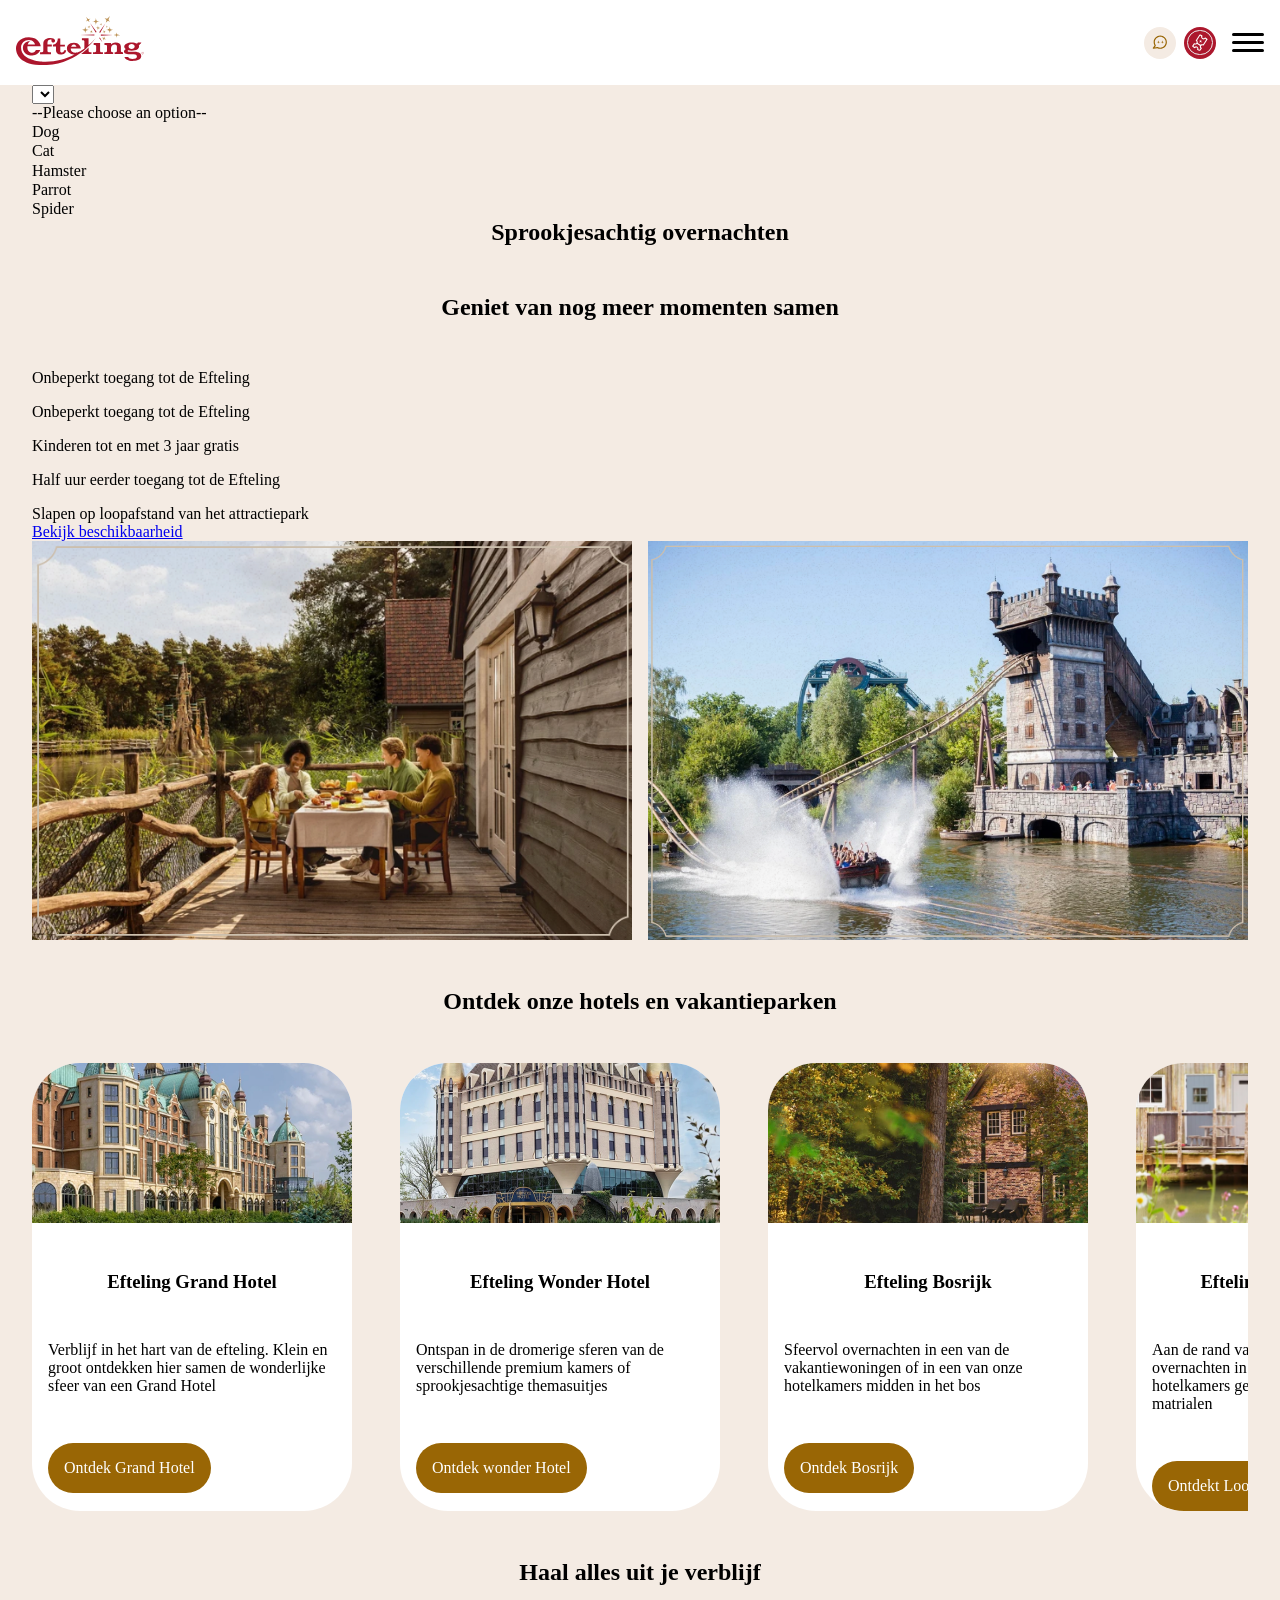
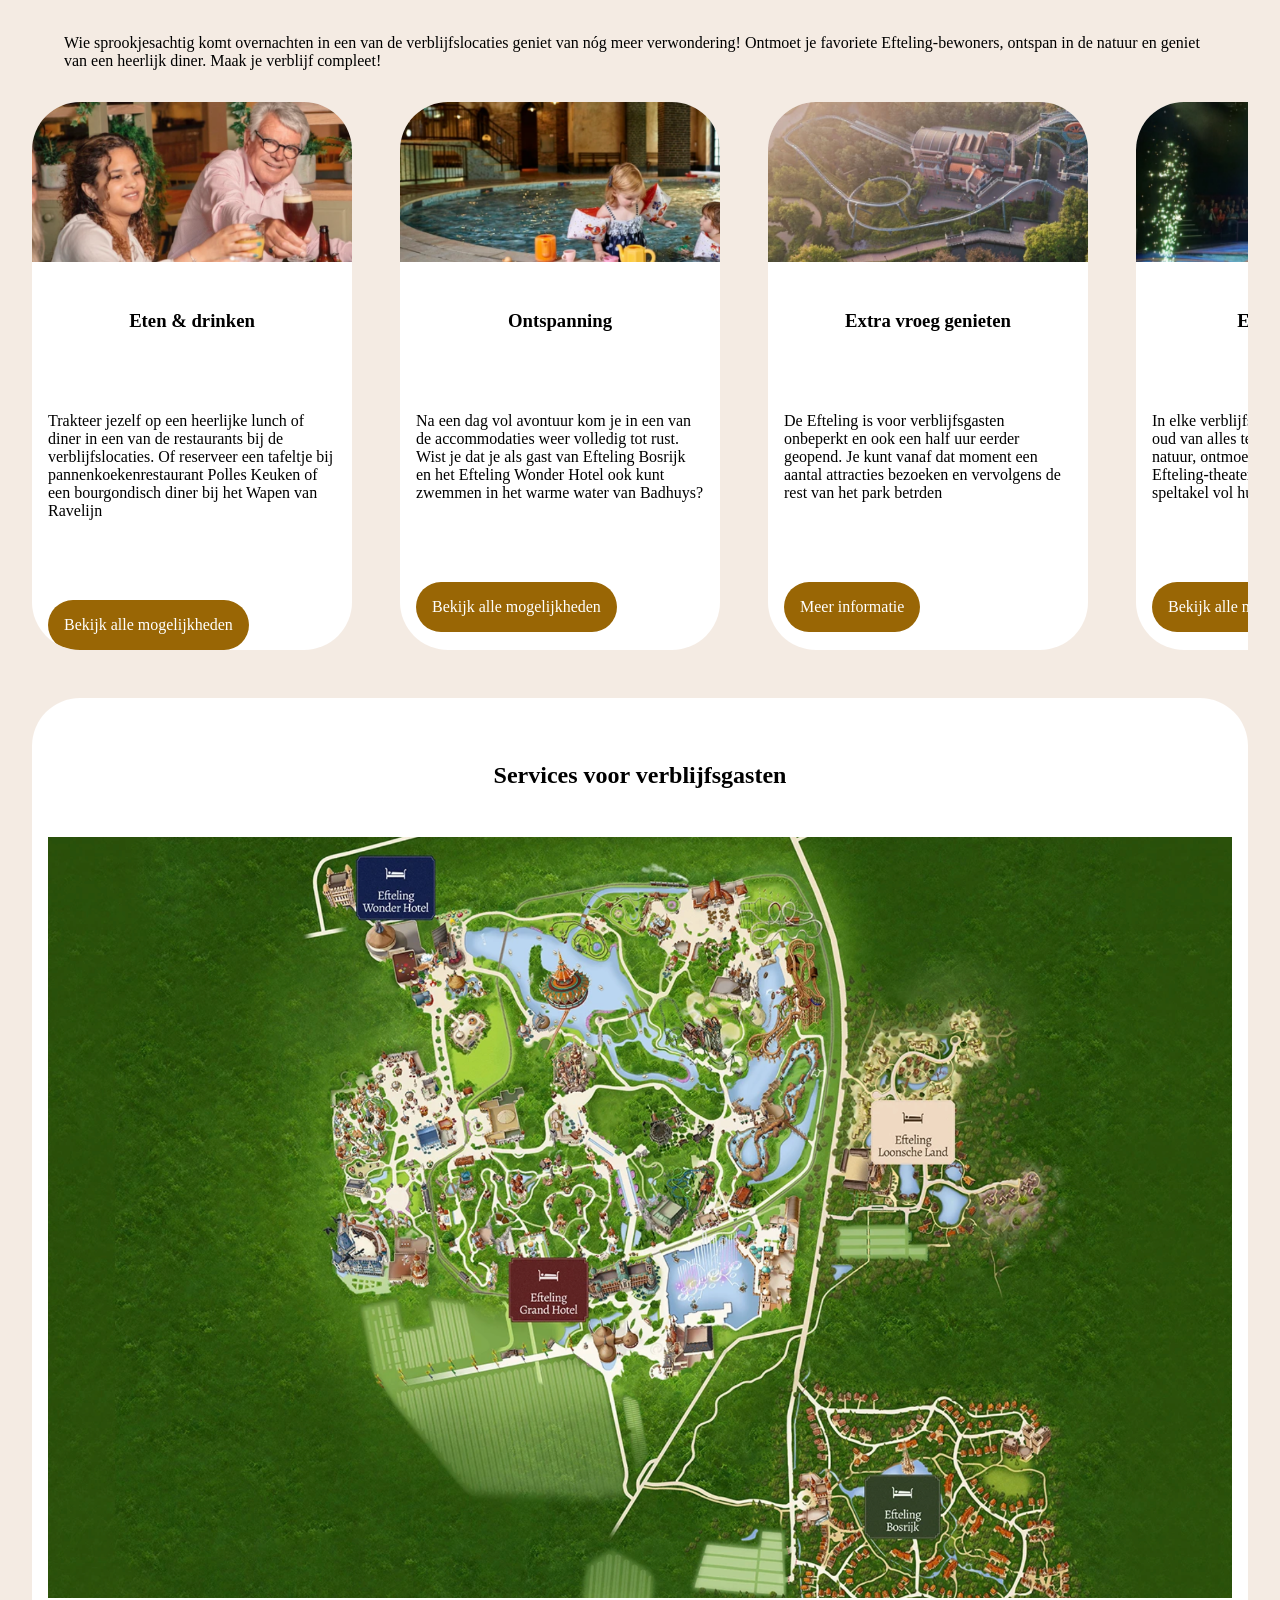
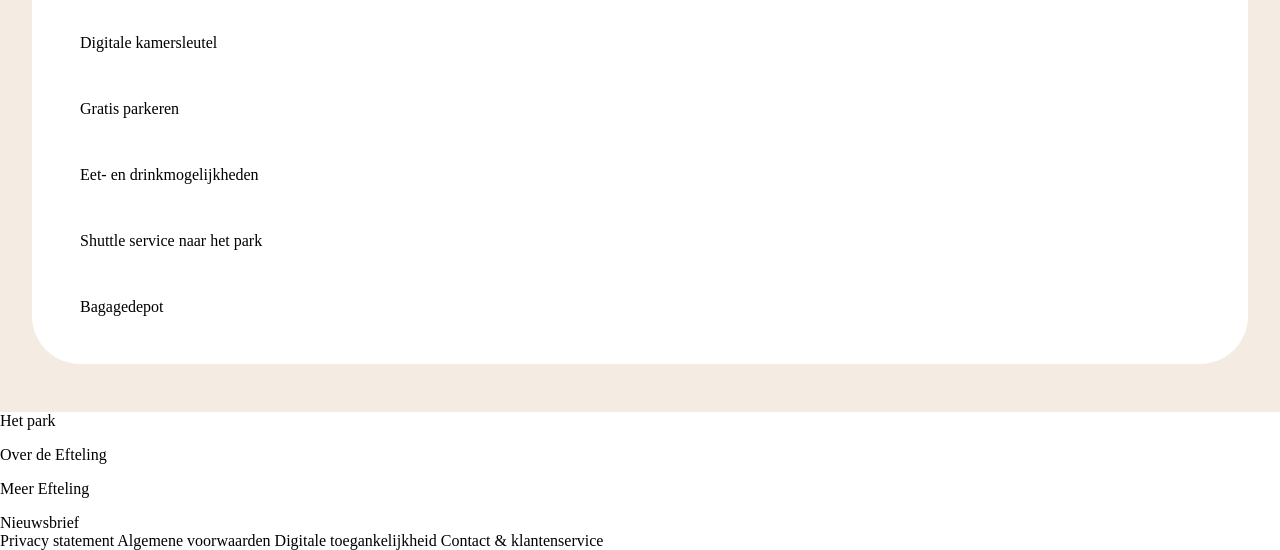
==== index.html @ 404449e9 "update javascript" ====
<!DOCTYPE html>
<html lang="nl">
  <head>
    <meta charset="UTF-8" />
    <meta name="author" content="Zoe Ros" />
    <meta name="viewport" content="width=device-width, initial-scale=1" />
    <title>Attractiepark Efteling - Bezoek een Wereld vol Wonderen</title>
    <link rel="shortcut icon" href="./images/favicon.png" type="image/x-icon" />
    <link href="styles/style.css" rel="stylesheet" />
  </head>

  <body>
    <header>
      <nav>
        <a href="./">
          <svg
            class="NavigationMobile_logo__nAhSs"
            xmlns="http://www.w3.org/2000/svg"
            viewBox="0 0 808.1 310.1"
            aria-label="Efteling Logo"
          >
            <path
              d="M800.3 225c4.4 0 7.9 3.5 7.9 7.9s-3.5 7.9-7.9 7.9-7.9-3.5-7.9-7.9c0-4.3 3.5-7.9 7.9-7.9zm0 14.9c3.9 0 6.8-3.1 6.8-7 0-3.8-3-6.9-6.8-6.9-3.9 0-6.8 3.1-6.8 7-.1 3.8 2.9 6.9 6.8 6.9zm.1-6.5h-2v4.2h-1.1v-9.4h3.6c2.1 0 3.1.9 3.1 2.6 0 1.6-1.1 2.4-2.4 2.6l2.8 4.2h-1.3l-2.7-4.2zm-2-.9h2.3c1.2 0 2.2-.3 2.2-1.7 0-1.3-1.1-1.7-2.2-1.7h-2.3v3.4z"
              fill="#ac1f2d"
            ></path>
            <path
              d="M465.7 228.3h11v12h-65.3c16.1-11.6 28.8-23 47-40.9v21.3c-.1 4.2 3.5 7.6 7.3 7.6zm-314.2 12.6h69.3v-12.1h-14.5c-4.4 0-7.6-3.5-7.6-7.7v-28.4h27.4v-12h-27.4v-12.4c0-16.1 13.1-19.6 18.2-19.6 3.8 0 6.5 1 8 1.9-1 1.7-1.5 3.7-1.5 5.8 0 6.4 5.2 11.6 11.6 11.6 6.4 0 11.6-5.2 11.6-11.6 0-2.5-.8-4.7-2.1-6.6-2.9-5.3-11.3-11-28-11-21.4 0-44.5 9.5-44.2 36.3v46.1c0 2.7-2.3 7.6-7.7 7.6h-12.9v12.1zm81.7-47.9h19.3v26.8c0 11.6 10 23.9 28.6 23.9 20.1 0 35.3-11.3 35.3-26.3V216h-12.2l-.2 1.2c-.1.5-1.9 13-15.8 13-5.2 0-8.6-4.2-8.6-8.1V193c2.4 0 29.1.1 29.1.1V181h-29.1v-38.7h-3.3l-12.4-.1c-1.7 30.4-17.9 38.3-30.8 38.9V193zm557.7 61.5c-.5 26.2-41.5 29.7-57.4 29.3-21.8-.6-47.9-10.2-48.4-25.2h23.8c2.2 9 15.4 12.2 25.5 12.2 17.1 0 29-3.7 29-15.6 0-9-7.8-13.7-19.3-13.7-9.6-.1-27.5 0-35.4 0-22.4 0-27.1-10.6-27.1-18.3 0-10.3 11.7-14 11.7-14-6.2-3.9-10-10.1-10-16.2 0-14.5 21-26.3 47-26.3 12.8 0 24.3 2.9 32.8 7.5 0 0 .2.1.5.3 4.1-2.5 6.7-6.4 6.7-6.4h21.3s-3.9 9.9-16.2 17.8c1.1 2.1 1.8 4.5 1.8 7 0 14.5-15.7 26.3-47 26.3-7.7 0-15-1.1-21.5-2.9-5.3 1.5-5.2 9 2 9.2 8.7.2 20 .3 34.2.3 38.8-.1 46.3 15.3 46 28.7zm-80.2-61.8c0 8.5 8.6 15.4 19.3 15.4 10.6 0 19.3-6.9 19.3-15.4s-8.7-15.4-19.3-15.4c-10.6 0-19.3 6.9-19.3 15.4zM175.8 310C11 311.8.1 227.8 0 203.2c-.1-24.3 17.9-69.7 81.6-69.7 66 0 75.1 55.6 75 57.3H72.5c-4.3 30.2 13.8 41.8 28.9 41.8 11.2 0 20.8-8 24.1-17.3h27.9c-6.9 18.8-26.1 34.4-50.7 34.4-41.6 0-60.4-25.8-59.1-50.8 1.8-35.3 35.7-41.7 45.8-39.4-11.1 6-14.4 16.1-15.3 19.7h45.4c-.5-4.9-8.3-27.7-38.7-27.7-27.5 0-48.5 20-48.9 46.6-1.5 91.5 147.5 90.7 143.3 90.8 75.8 2 140.1-18.1 191.3-44.1l3.5-1.6c-3.5 1.6-48.5-2.6-48.5-37.6 0-17.1 9.8-37 44.3-37 38.7 0 43.3 34.4 43.3 34.8l.2 1.5h-63.4c0 .4-.1.9-.1 1.3 0 17.8 14.1 23.5 26.2 25.2 0 0 16 1.9 30.1-6.6 4.7-2.8 28.4-19.5 29.6-20.3V160c0-3.5-2.8-7.6-7.6-7.6h-7.9v-11.7H458l.1 43.1c29.3-25.3 45.1-45.5 45.1-45.5S393.2 307.8 175.8 310zm172.3-116.3h33.6c-1.2-3.8-5.5-14.3-16.2-14.3-12.3 0-16.2 10.5-17.4 14.3zm314.1 26.9v-27.7c0-14.8-13.1-25.1-33.1-25.1-15.6 0-24.9 7.5-29.1 11.5-.1-3.2-.4-8.8-.4-8.8h-41.1v12.3h8.6c4.5 0 7.6 3.6 7.6 7.6v30.3c0 3.7-3.2 7.6-7.6 7.6h-9.5v11.9h56v-12h-6.1c-4.2 0-7.6-3.5-7.6-7.6v-17.3c0-12.6 10.4-22.9 23.3-22.9 12.1 0 13.9 9.3 14 10.5v29.9c0 3.8-3.2 7.4-7.6 7.4h-6.9v12h53.1v-11.9h-5.7c-4.6 0-7.9-3.4-7.9-7.7zm-131.3-.1v-49.9h-40.6l.1 12.1h7.8c4.7 0 7.7 3.9 7.7 7.6v30.3c0 4-3.5 7.6-7.3 7.6h-12.8v12h63.1v-12h-10.6c-2.8 0-7.4-2.3-7.4-7.7zm-1-85.5c-1.5 1.5-3.2 2.7-5 3.7l20.5 27.3-15.5-31zm-62.5-91.3l35.6 60.5c1.9-1.5 4.1-2.6 6.5-3.3l-42.1-57.2zm68 80.7l76.1-3.9-76-3.4c.2 1.1.3 2.3.3 3.5 0 1.3-.1 2.5-.4 3.8zm-40.3-7.2l-90.3 3.2 90.2 3.3c-.2-1-.3-2-.3-3.1.2-1.2.3-2.3.4-3.4zm35.7-10.1L564 47l-39 55.5c2.2 1.2 4.1 2.7 5.8 4.6z"
              fill="#ac162c"
            ></path>
            <path
              d="M615.4 120.5l14.1-3.1c1.8-.5 2.3-2 3.7-6.7l1.7-7.3 1.5 7.4c1.2 4.8 4 6.3 5.7 6.8l16.1 3.2-16.2 2.7c-1.8.4-4.6 1.8-5.9 6.6l-1.7 7.2-1.5-7.3c-1.2-4.9-1.7-6.2-3.4-6.7l-14.1-2.8zM440.7 34.4l7.1-2.5c4.8-1.5 6.3-1.9 7.6-.7l9.1 8.6-4.1-11.8c-.5-1.8.4-2.9 3.8-6.5l5.2-5.3-7 2.5c-4.8 1.5-7.5-.1-8.8-1.4l-11.1-12 6.2 15.2c.5 1.8.8 4.9-2.6 8.6l-5.4 5.3zm130.1-5.8l-4 14 10.1-10c1.7-1.6 4.1-1.9 9.3.4l8.7 3.2-6.5-6.6c-4.2-4.6-3.7-8.5-3-10.7L593.3 0l-14 14.9c-1.7 1.6-5.1 3.5-11 1.6l-8.8-3.3 6.6 6.7c3.7 3.7 5.3 5.7 4.7 8.7zM437.5 65.2c-2 19.4-3.6 21-22.9 22.9 19.4 2 21 3.6 22.9 23 2-19.4 3.6-21 23-23-19.4-2-21-3.6-23-22.9zm154.4 0c-2 19.4-3.6 21-22.9 22.9 19.4 2 21 3.6 22.9 23 2-19.4 3.6-21 23-23-19.4-2-21-3.6-23-22.9zm-87.4-54.8c-2.1 20.3-3.8 22-24.1 24.1 20.3 2.1 22 3.8 24.1 24.1 2.1-20.3 3.8-22 24.1-24.1-20.3-2.1-22-3.8-24.1-24.1zm57.4 117.7c-6.9 11.3-8.3 11.8-20.8 7.4 11.3 6.9 11.8 8.3 7.4 20.8 6.9-11.3 8.3-11.8 20.8-7.4-11.3-6.9-11.8-8.3-7.4-20.8zm-80.2-41.4c-5.8 9.9-7.1 10.4-17.9 6.7 9.9 5.8 10.4 7.1 6.7 17.9 5.8-9.9 7.1-10.4 17.9-6.7-9.9-5.8-10.4-7-6.7-17.9zm63.1 17.9c10.9-3.7 12.1-3.2 18 6.7-3.7-10.9-3.2-12.1 6.7-17.9-10.9 3.7-12.1 3.2-17.9-6.7 3.5 10.9 3.1 12.1-6.8 17.9zm3.4-51.8c-9.2-1-9.9-1.7-10.8-10.9-1 9.2-1.7 9.9-10.9 10.8 9.2 1 9.9 1.7 10.8 10.9 1-9.2 1.7-9.9 10.9-10.8zm35.5 15.5c-8.4-.9-9.1-1.6-9.9-10-.9 8.4-1.6 9.1-10 9.9 8.4.9 9.1 1.6 9.9 10 .9-8.4 1.6-9.1 10-9.9zm-111.5.9c-9.2-1-9.9-1.7-10.8-10.9-1 9.2-1.7 9.9-10.9 10.8 9.2 1 9.9 1.7 10.8 10.9 1-9.2 1.7-9.9 10.9-10.8zm45.2-9.9c-1.4 13.1-2.5 14.2-15.7 15.5 13.1 1.4 14.2 2.5 15.5 15.7 1.4-13.2 2.5-14.2 15.7-15.5-13.2-1.4-14.2-2.5-15.5-15.7z"
              fill="#be955b"
            ></path>
          </svg>
        </a>
        <ul>
          <li>
            <button>
              <svg
                xmlns="http://www.w3.org/2000/svg"
                viewBox="0 0 24 24"
                role="presentation"
                fill="currentColor"
                data-testid="icon-chat"
                class="Icon_icon__Mvz3W Icon_iconSizeM__lfCds"
              >
                <path
                  d="M10.34 8.75c-.22 1.96-.38 2.12-2.34 2.31 1.96.21 2.12.37 2.3 2.34.22-1.96.38-2.12 2.34-2.31-1.96-.21-2.12-.37-2.3-2.34m4.92.04c-.22 1.96-.38 2.12-2.34 2.31 1.96.21 2.12.37 2.3 2.34.22-1.96.38-2.12 2.34-2.31-1.96-.21-2.12-.37-2.3-2.34"
                ></path>
                <path
                  d="M12.56 3C8.01 3 4.3 6.71 4.3 11.27c0 1.46.38 2.88 1.11 4.13l-2.25 2.92c-.19.25-.21.58-.05.85.14.23.38.36.64.36.04 0 .09 0 .13-.01l4.93-.89c1.16.59 2.45.9 3.75.9 4.56 0 8.27-3.71 8.27-8.27S17.12 3 12.56 3m0 15.03c-1.14 0-2.27-.29-3.27-.84a.8.8 0 0 0-.36-.09c-.04 0-.09 0-.13.01l-3.27.59 1.38-1.8c.2-.25.21-.61.03-.87a6.73 6.73 0 0 1-1.14-3.76c0-3.73 3.04-6.77 6.77-6.77s6.77 3.04 6.77 6.77-3.04 6.77-6.77 6.77z"
                ></path>
              </svg>
            </button>
          </li>
          <li>
            <button>
              <svg
                xmlns="http://www.w3.org/2000/svg"
                viewBox="0 0 24 24"
                focusable="false"
                role="presentation"
                fill="currentColor"
                data-testid="icon-ticket"
                class="Icon_icon__Mvz3W Icon_iconSizeM__lfCds"
              >
                <path
                  fill-rule="evenodd"
                  d="m19.785 4.653 2.66 1.7.01-.02c.35.23.45.69.23 1.04l-5.19 8.12c-.22.35-.68.46-1.02.24a1.86 1.86 0 0 0-2.59.56c-.27.42-.36.91-.25 1.4.1.49.39.9.81 1.17a.75.75 0 0 1 .23 1.04l-2.38 3.72a.75.75 0 0 1-.47.33c-.05.02-.11.02-.16.02-.14 0-.28-.04-.4-.12l-2.67-1.71a.746.746 0 0 1-.27-.96c.35-.72.3-1.6-.24-2.18-.83-.89-2.21-.75-2.88.19-.23.31-.67.37-.99.16l-2.67-1.71a.76.76 0 0 1-.23-1.04l2.38-3.7c.22-.35.68-.46 1.02-.24a1.86 1.86 0 0 0 2.59-.56c.27-.42.36-.91.25-1.4s-.4-.91-.83-1.18a.75.75 0 0 1-.21-1.03l5.19-8.12a.74.74 0 0 1 1.03-.23l2.66 1.71c.34.22.46.68.24 1.02-.57.86-.32 2.02.55 2.58.42.27.91.36 1.4.25s.9-.4 1.17-.82a.74.74 0 0 1 1.03-.23m-9.29 16.93.08.05h-.01c.47.3 1.1.16 1.4-.31l.68-1.06c.22-.33.23-.75 0-1.09s-.4-.73-.49-1.15q-.12-.54-.06-1.08c.05-.5-.15-.98-.57-1.25l-2.71-1.73c-.42-.28-.94-.26-1.37 0-.3.18-.64.32-1 .4-.42.09-.84.11-1.25.04a1 1 0 0 0-.99.45l-.68 1.07c-.3.47-.16 1.1.31 1.4l.08.05c.33.21.73.22 1.06.02a3.37 3.37 0 0 1 3.54.04c1.1.7 1.66 1.96 1.52 3.2-.04.38.14.75.46.95m5.48-7.6c.39.06.78-.12.99-.45v-.01l3.49-5.46c.3-.47.16-1.1-.31-1.4a.96.96 0 0 0-1.09 0 3.37 3.37 0 0 1-3.68.04 3.35 3.35 0 0 1-1.51-3.35c.06-.39-.12-.78-.45-1-.47-.3-1.1-.16-1.4.31l-3.49 5.46c-.22.33-.23.75 0 1.09s.4.73.49 1.15q.12.54.06 1.08c-.05.5.15.98.57 1.25l2.71 1.73c.42.28.94.26 1.37 0 .3-.18.64-.32 1-.4.42-.09.84-.11 1.25-.04M10.5 8.381c2.246 1.154 2.531 1.092 4.12-.881-1.155 2.246-1.093 2.543.88 4.12-2.246-1.155-2.531-1.093-4.12.88 1.155-2.246 1.093-2.543-.88-4.12"
                  clip-rule="evenodd"
                ></path>
              </svg>
            </button>
          </li>
        </ul>
        <!-- Hamburger button -->
        <button>
          <!-- Streepjes voor de hamburgermenu -->
          <span> </span>
          <span> </span>
          <span> </span>
        </button>
      </nav>
    </header>
    <main>
      <label for="kies-datum"></label>
      <select name="kies-datum" id="datum"></select>
      <option value="">--Please choose an option--</option>
      <option value="dog">Dog</option>
      <option value="cat">Cat</option>
      <option value="hamster">Hamster</option>
      <option value="parrot">Parrot</option>
      <option value="spider">Spider</option>

      <section>
        <h1>Sprookjesachtig overnachten</h1>
        <h2>Geniet van nog meer momenten samen</h2>
        <ul>
          <li>Onbeperkt toegang tot de Efteling</li>
          <li>Onbeperkt toegang tot de Efteling</li>
          <li>Kinderen tot en met 3 jaar gratis</li>
          <li>Half uur eerder toegang tot de Efteling</li>
          <li>Slapen op loopafstand van het attractiepark</li>
        </ul>
        <a href="https://example.com">Bekijk beschikbaarheid</a>

        <figure>
          <img
            src="images/efteling-bosrijk.png"
            alt="4 Mensen die bij een houte huis zitten en samen aan het eten zijn aan een tafel aan het water"
          />
          <img
            src="images/vliegende-holander.png"
            alt="Vliegende holander achtbaan in een boot die in het water te recht komt"
          />
        </figure>
      </section>

      <section>
        <h2>Ontdek onze hotels en vakantieparken</h2>
        <ul>
          <li>
            <img src="images/efteling-hotel2.png" alt="" />
            <h3>Efteling Grand Hotel</h3>
            <p>
              Verblijf in het hart van de efteling. Klein en groot ontdekken
              hier samen de wonderlijke sfeer van een Grand Hotel
            </p>
            <a href="https://example.com">Ontdek Grand Hotel</a>
          </li>

          <li>
            <img src="images/efteling-hotel.png" alt="" />
            <h3>Efteling Wonder Hotel</h3>
            <p>
              Ontspan in de dromerige sferen van de verschillende premium kamers
              of sprookjesachtige themasuitjes
            </p>
            <a href="https://example.com">Ontdek wonder Hotel</a>
          </li>
          <li>
            <img src="images/efteling-steenhuis.png" alt="" />
            <h3>Efteling Bosrijk</h3>
            <p>
              Sfeervol overnachten in een van de vakantiewoningen of in een van
              onze hotelkamers midden in het bos
            </p>
            <a href="https://example.com">Ontdek Bosrijk</a>
          </li>
          <li>
            <img src="images/houten-blokhut.png" alt="" />
            <h3>Efteling Loonsche Land</h3>
            <p>
              Aan de rand van het natuurgebied overnachten in knusse
              vakantiewoning en hotelkamers gemaakt van natuurlijke matrialen
            </p>
            <a href="https://example.com">Ontdekt Loonsche Land</a>
          </li>
        </ul>
      </section>

      <section>
        <h2>Haal alles uit je verblijf</h2>

        <p>
          Wie sprookjesachtig komt overnachten in een van de verblijfslocaties
          geniet van nóg meer verwondering! Ontmoet je favoriete
          Efteling-bewoners, ontspan in de natuur en geniet van een heerlijk
          diner. Maak je verblijf compleet!
        </p>
        <ul>
          <li>
            <img src="images/efteling-etenendrinken.png" alt="" />
            <h3>Eten & drinken</h3>
            <p>
              Trakteer jezelf op een heerlijke lunch of diner in een van de
              restaurants bij de verblijfslocaties. Of reserveer een tafeltje
              bij pannenkoekenrestaurant Polles Keuken of een bourgondisch diner
              bij het Wapen van Ravelijn
            </p>
            <a href="https://example.com">Bekijk alle mogelijkheden</a>
          </li>

          <li>
            <img src="images/efteling-zwembad.png" alt="" />
            <h3>Ontspanning</h3>
            <p>
              Na een dag vol avontuur kom je in een van de accommodaties weer
              volledig tot rust. Wist je dat je als gast van Efteling Bosrijk en
              het Efteling Wonder Hotel ook kunt zwemmen in het warme water van
              Badhuys?
            </p>
            <a href="https://example.com">Bekijk alle mogelijkheden</a>
          </li>

          <li>
            <img src="images/Efteling-vroeggenieten.png" alt="" />
            <h3>Extra vroeg genieten</h3>
            <p>
              De Efteling is voor verblijfsgasten onbeperkt en ook een half uur
              eerder geopend. Je kunt vanaf dat moment een aantal attracties
              bezoeken en vervolgens de rest van het park betrden
            </p>
            <a href="https://example.com">Meer informatie</a>
          </li>

          <li>
            <img src="images/efteling-show.png" alt="" />
            <h3>Entertainment</h3>
            <p>
              In elke verblijfslocatie is er voor jonge en oud van alles te
              doen. Ga buiten spelen in de natuur, ontmoet Klaas Vaak of bezoek
              de Efteling-theatershow CARO, een visueel speltakel vol humor,
              muziek en acrobatiek!
            </p>
            <a href="https://example.com">Bekijk alle mogelijkheden</a>
          </li>
        </ul>
      </section>

      <section>
        <h2>Services voor verblijfsgasten</h2>
        <img src="images/efteling-kaart.png" alt="" />
        <ul>
          <li>Digitale kamersleutel</li>
          <li>Gratis parkeren</li>
          <li>Eet- en drinkmogelijkheden</li>
          <li>Shuttle service naar het park</li>
          <li>Bagagedepot</li>
        </ul>
      </section>
    </main>
    <footer>
      <section>
        <ul>
          <li><a>Het park</a></li>
          <li><a>Over de Efteling</a></li>
          <li><a>Meer Efteling</a></li>
          <li><a>Nieuwsbrief</a></li>
        </ul>
      </section>

      <section>
        <a>Privacy statement</a>
        <a>Algemene voorwaarden</a>
        <a>Digitale toegankelijkheid</a>
        <a>Contact & klantenservice</a>
      </section>
    </footer>

    <script src="scripts/script.js"></script>
  </body>
</html>
---- styles/style.css ----
/**************/
/* CSS REMEDY */
/**************/
*,
*::after,
*::before {
  box-sizing: border-box;
  margin: 0;
  padding: 0;
}
main {
  padding-left: 2rem;
  padding-right: 2rem;
}
h1 {
	text-align: center;
}
h2 {
  margin: 3rem;
  text-align: center;
}
h3{
	text-align: center;
}
section:nth-of-type(1) figure {
display: grid;
grid-template-columns: 1fr 1fr;
gap: 1rem;
}
section:nth-of-type(1) figure img {
  display: block;
}
section:nth-of-type(1) ul {
	display: flex;
	flex-direction: column;
	gap: 1rem;
}
section:nth-of-type(1) ul li{
	/* margin: 1rem; */
}

section:nth-of-type(2) li {
  display: flex;
  flex-direction: column;
  gap: 3rem;
  background: white;
  border-radius: 3rem;
  overflow: hidden;
}

section:nth-of-type(2) li h3 {
  margin-left: 1rem;
  margin-right: 1rem;
}

section:nth-of-type(2) li p {
  margin-left: 1rem;
  margin-right: 1rem;
}

section:nth-of-type(2) li a {
  background-color: #996605;
  border-radius: 8rem;
  padding: 1rem;
  text-decoration: none;
  color: white;
  width: max-content;
  margin-left: 1rem;
  margin-right: 1rem;
}

section:nth-of-type(2) ul {
	display: flex;
	overflow: scroll;
	gap: 3rem;
  }
  section:nth-of-type(2) ul li {
	width: 20rem;
	flex-shrink: 0;
  }
  
  section:nth-of-type(2) ul li img {
	height: 10rem;
	width: 100%;
	object-fit: cover;
  }

/* section:nth-of-type(2) li img {
border-radius: 3rem 3rem 0 0;
  } */

section:nth-of-type(3) p {
  margin: 2rem;
  
}
section:nth-of-type(3) li a {
	background-color: #996605;
	border-radius: 8rem;
	padding: 1rem;
	text-decoration: none;
	color: white;
	width: max-content;
	margin-left: 1rem;
	margin-right: 1rem;
  }
  section:nth-of-type(3) li p {
	margin-left: 1rem;
	margin-right: 1rem;
  }
  section:nth-of-type(3) li u{
	display: flex;
	flex-direction: column;
  }
  section:nth-of-type(3) li {
	display: flex;
	flex-direction: column;
	gap: 3rem;
	background: white;
	border-radius: 3rem;
	overflow: hidden;
  }
  
  section:nth-of-type(3) li h3 {
	margin-left: 1rem;
	margin-right: 1rem;
  }
  section:nth-of-type(3) ul {
	display: flex;
	overflow: scroll;
	gap: 3rem;
  }
  section:nth-of-type(3) ul li {
	width: 20rem;
	flex-shrink: 0;
  }
  
  section:nth-of-type(3) ul li img {
	height: 10rem;
	width: 100%;
	object-fit: cover;
  }
  section:nth-of-type(4) ul li  {
	margin: 1rem;
	padding: 1rem;
  }

  section:nth-of-type(4)  {
	background: white;
	padding: 1rem;
	border-radius: 3rem;
	margin-top: 3rem;
	margin-bottom: 3rem;
	
  }

 

  


/*********************/
/* CUSTOM PROPERTIES */
/*********************/
:root {
  /* startje */
  --color-text: #111;
  --color-background: #eee;
  --color-gold: #996605;
  --color-beige: #fcf5ed;
}

img {
  max-width: 100%;
}

li {
  list-style-type: none;
}

/****************/
/* JOUW STYLING */
/****************/

/* jouw code */

body {
  background-color: #f4ebe3;
}
footer {
  background-color: white;
}

header nav {
  display: flex;
  width: 100%;
  background-color: var(--color-background);
  align-items: center;
  padding: 1rem;
  background-color: white;
}
header nav a {
  width: 8rem;
  display: block;
}

header nav ul {
  display: flex;
  margin-left: auto;
  gap: 0.5rem;
}

header nav ul li button {
  width: 2rem;
  border: none;
  display: flex;
  align-items: center;
}
header nav ul li button {
  border-radius: 30px;
  padding: 0.2rem;
}

header nav ul li:nth-of-type(1) button {
  background-color: #f4ebe3;
}
header nav ul li:nth-of-type(2) button {
  background-color: #ac182d;
}
header nav ul li button svg {
  padding: 0.2rem;
  border-radius: 30px;
}
header nav ul li:nth-of-type(2) button svg {
  fill: white;
  border: solid 1px var(--color-background);
}
header nav ul li:nth-of-type(1) button svg {
  fill: var(--color-gold);
}
header nav > button {
  width: 2rem;
  aspect-ratio: 1/1;
  margin-left: 1rem;
  display: flex;
  flex-direction: column;
  justify-content: center;
  gap: 0.3rem;
  background-color: transparent;
  border: none;
}
header nav > button span {
  display: block;
  width: 100%;
  height: 0.2rem;
  background-color: black;
  border-radius: 1rem;
}



/* body[data-pagina="pagina-3"]{
	background-color: red;
} */
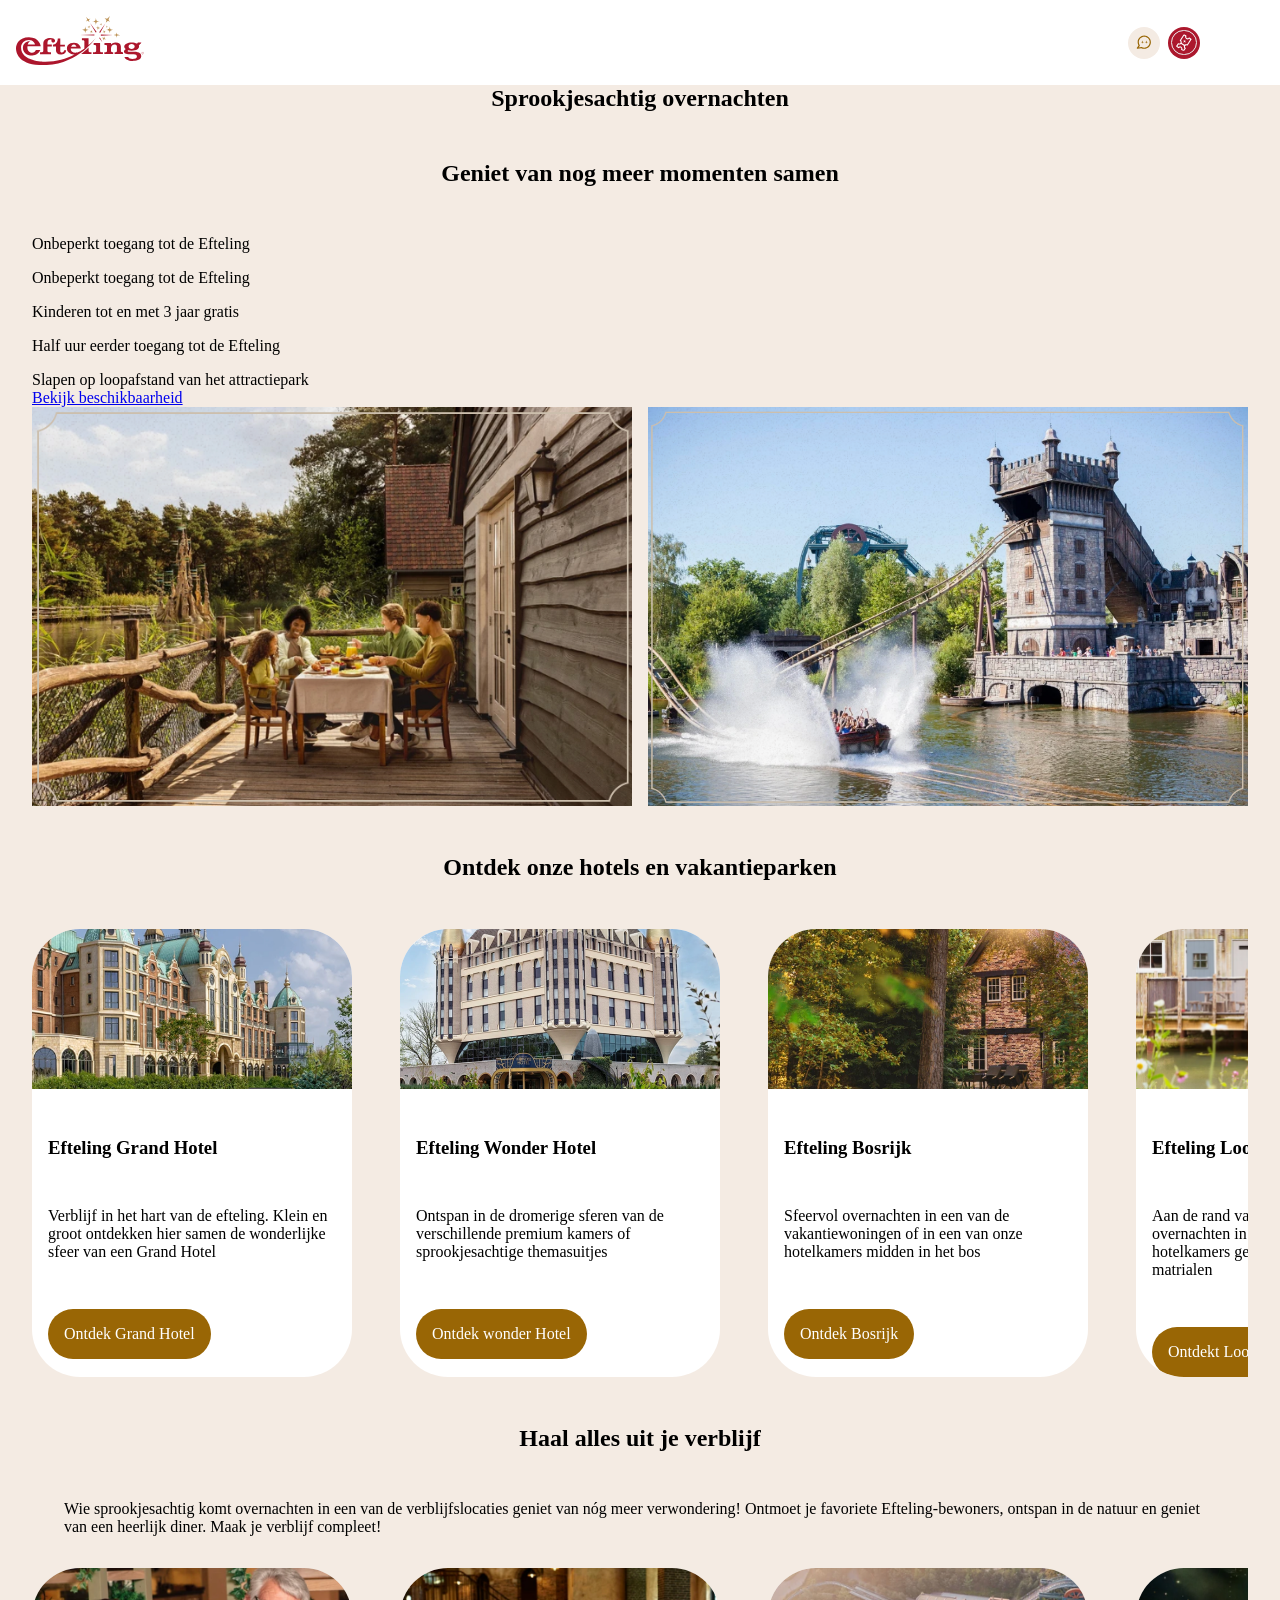
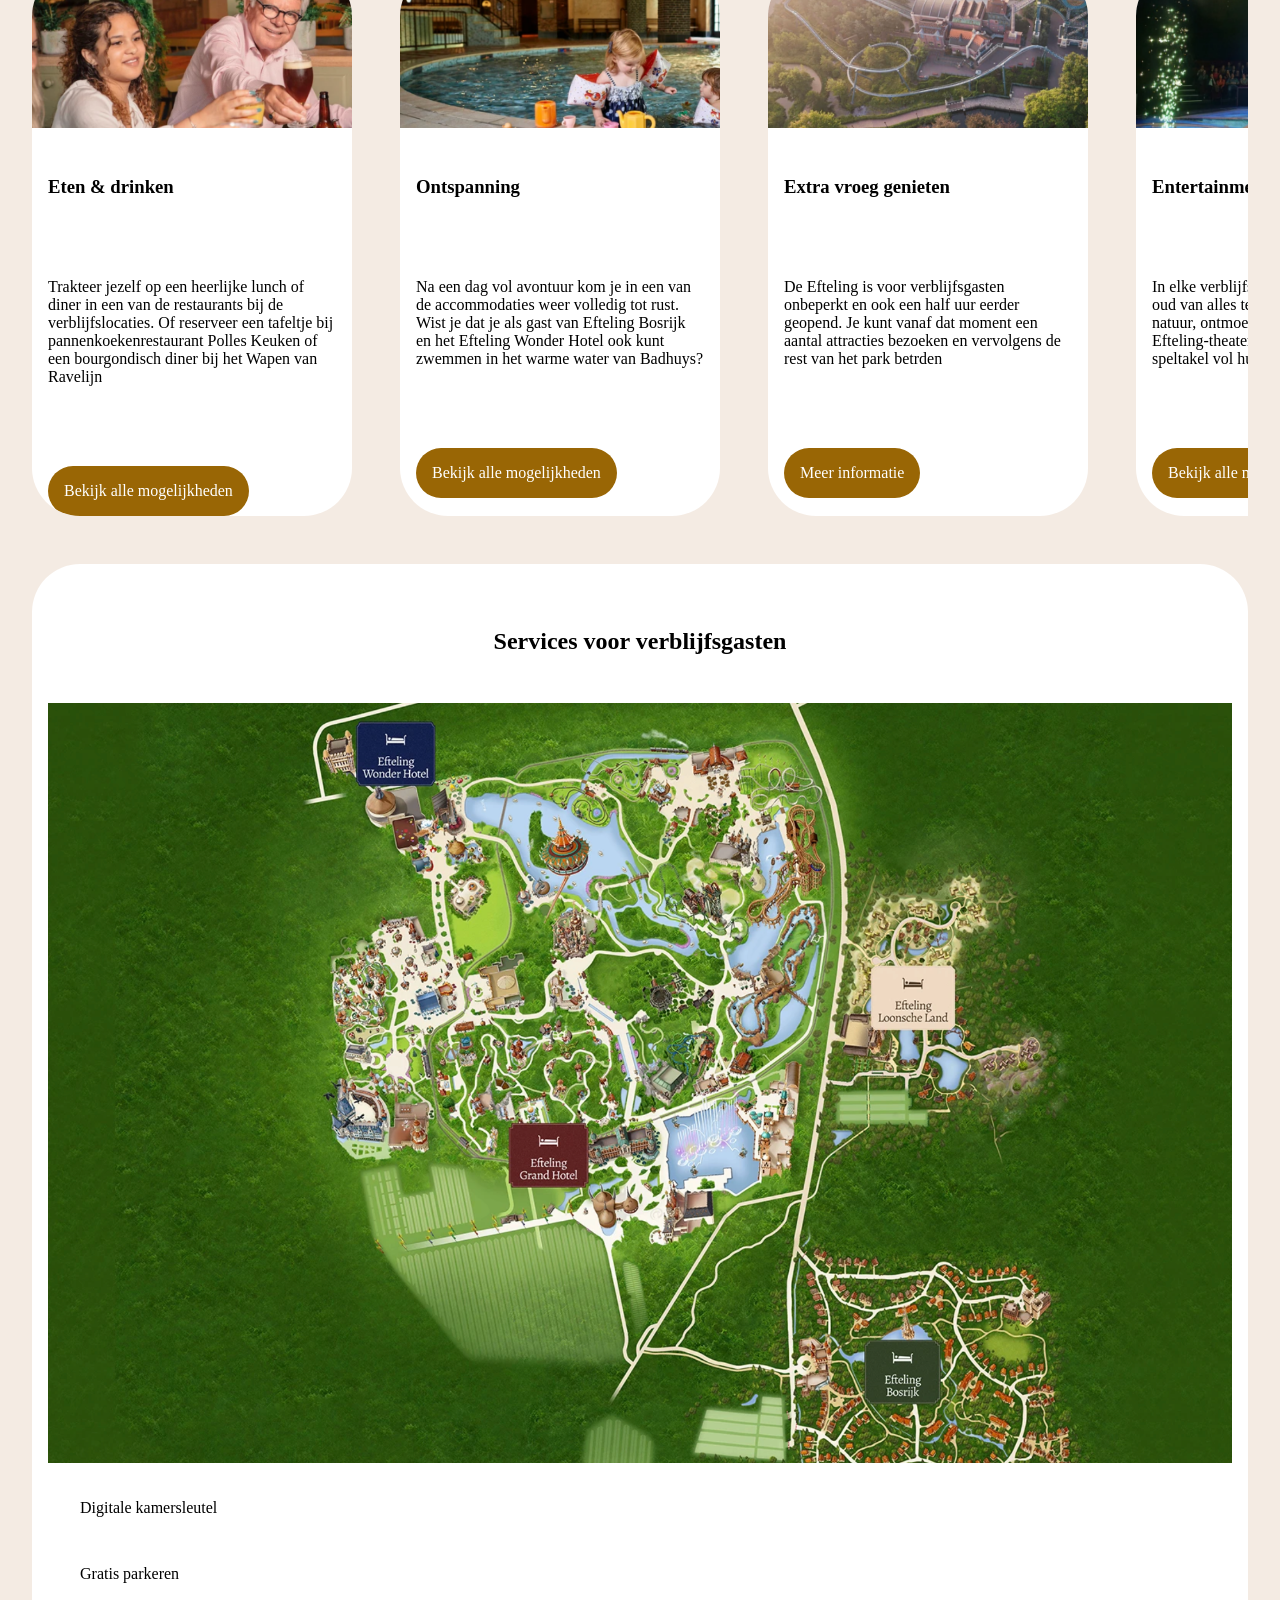
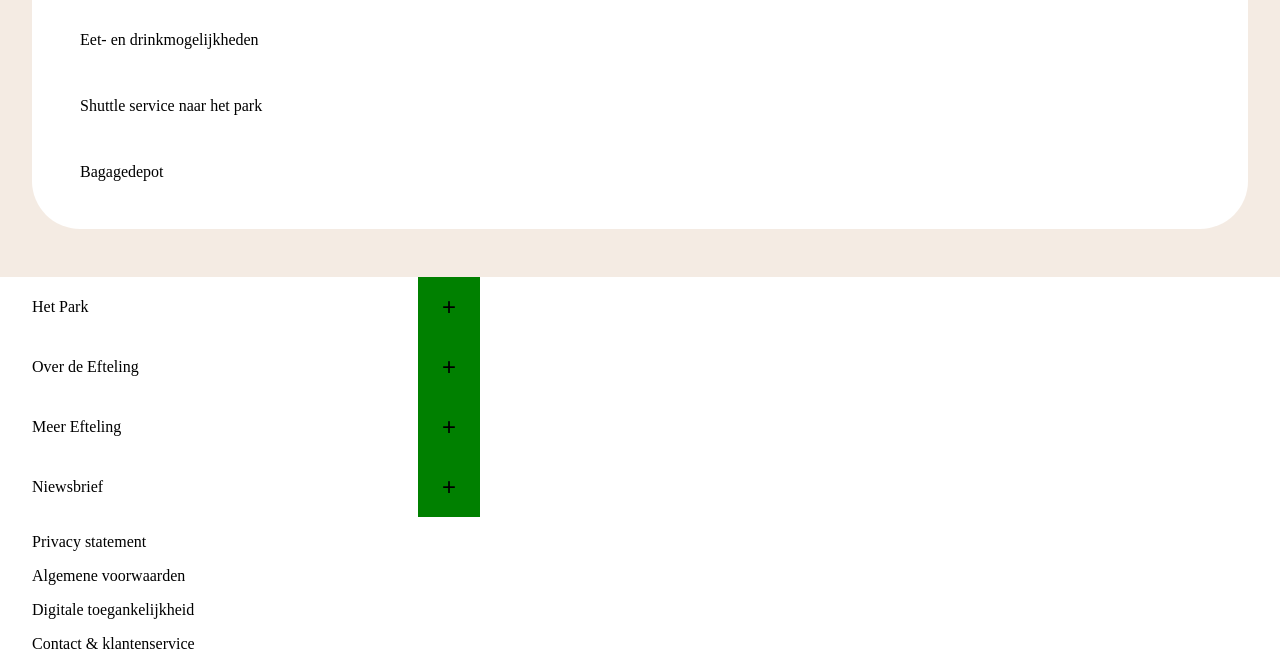
==== commit b3e27bbc: "update html" ====
--- a/index.html
+++ b/index.html
@@ -81,16 +81,55 @@
           <span> </span>
         </button>
       </nav>
+      <nav>
+        <ul>
+          <li>
+          <h3>Ontdek het park</h3>
+          <ul>
+            <li>
+              <a href="./park.html">Het Park</a>
+            </li>
+            <li>
+              <a href="./park.html">Alle Seizoenen geopend</a>
+            </li>
+            <li>
+              <a href="./park.html">Meer Efteling</a>
+            </li>
+            </ul>
+          </li>
+          <li>
+          <h3>Ontdek het park</h3>
+          <ul>
+            <li>
+              <a href="./park.html">Het Park</a>
+            </li>
+            <li>
+              <a href="./park.html">Alle Seizoenen geopend</a>
+            </li>
+            <li>
+              <a href="./park.html">Meer Efteling</a>
+            </li>
+            </ul>
+          </li>
+          <li>
+          <h3>Ontdek het park</h3>
+          <ul>
+            <li>
+              <a href="./park.html">Het Park</a>
+            </li>
+            <li>
+              <a href="./park.html">Alle Seizoenen geopend</a>
+            </li>
+            <li>
+              <a href="./park.html">Meer Efteling</a>
+            </li>
+            </ul>
+          </li>
+        </ul>
+      </nav>
     </header>
     <main>
-      <label for="kies-datum"></label>
-      <select name="kies-datum" id="datum"></select>
-      <option value="">--Please choose an option--</option>
-      <option value="dog">Dog</option>
-      <option value="cat">Cat</option>
-      <option value="hamster">Hamster</option>
-      <option value="parrot">Parrot</option>
-      <option value="spider">Spider</option>
+     
 
       <section>
         <h1>Sprookjesachtig overnachten</h1>
@@ -232,19 +271,67 @@
     </main>
     <footer>
       <section>
-        <ul>
-          <li><a>Het park</a></li>
-          <li><a>Over de Efteling</a></li>
-          <li><a>Meer Efteling</a></li>
-          <li><a>Nieuwsbrief</a></li>
-        </ul>
-      </section>
-
-      <section>
-        <a>Privacy statement</a>
-        <a>Algemene voorwaarden</a>
-        <a>Digitale toegankelijkheid</a>
-        <a>Contact & klantenservice</a>
+        <details>
+          <summary>Het Park
+           <button>+</button>
+          </summary>
+           <ul>  
+             <li><a href="/">Het parkt</a></li>
+             <li><a href="/">Over de Efteling</a></li>
+             <li><a href="/">Meer Efteling</a></li>
+             <li><a href="/">Niewsbrief</a></li>
+           </ul>
+       </details>
+      </section>
+
+      <section>
+        <details>
+          <summary>Over de Efteling 
+           <button>+</button>
+          </summary>
+           <ul>  
+             <li><a href="/">Het parkt</a></li>
+             <li><a href="/">Over de Efteling</a></li>
+             <li><a href="/">Meer Efteling</a></li>
+             <li><a href="/">Niewsbrief</a></li>
+           </ul>
+       </details>
+      </section>
+      <section>
+        <details>
+          <summary>Meer Efteling
+           <button>+</button>
+          </summary>
+           <ul>  
+             <li><a href="/">Het parkt</a></li>
+             <li><a href="/">Over de Efteling</a></li>
+             <li><a href="/">Meer Efteling</a></li>
+             <li><a href="/">Niewsbrief</a></li>
+           </ul>
+       </details>
+      </section>
+
+      <section>
+        <details>
+          <summary>Niewsbrief
+           <button>+</button>
+          </summary>
+           <ul>  
+             <li><a href="/">Het parkt</a></li>
+             <li><a href="/">Over de Efteling</a></li>
+             <li><a href="/">Meer Efteling</a></li>
+             <li><a href="/">Niewsbrief</a></li>
+           </ul>
+       </details>
+      </section>
+
+      <section>
+        <ul>
+        <li><a>Privacy statement</a></li>
+        <li><a>Algemene voorwaarden</a></li>
+        <li><a>Digitale toegankelijkheid</a></li>
+        <li><a>Contact & klantenservice</a></li>
+      </ul>
       </section>
     </footer>
 
--- a/styles/style.css
+++ b/styles/style.css
@@ -8,38 +8,138 @@
   margin: 0;
   padding: 0;
 }
+header {
+  position: relative;
+}
+body {
+  background-color: #f4ebe3;
+}
+header nav:nth-of-type(1) {
+  display: flex;
+  width: 100%;
+  background-color: var(--color-background);
+  align-items: center;
+  padding: 1rem;
+  background-color: white;
+}
+header nav:nth-of-type(1) a {
+  width: 8rem;
+  display: block;
+}
+
+header nav:nth-of-type(1) ul {
+  display: flex;
+  margin-left: auto;
+  gap: 0.5rem;
+}
+
+header nav:nth-of-type(1) ul li button {
+  width: 2rem;
+  border: none;
+  display: flex;
+  align-items: center;
+}
+header nav:nth-of-type(1) ul li button {
+  border-radius: 30px;
+  padding: 0.2rem;
+}
+
+header nav:nth-of-type(1) ul li:nth-of-type(1) button {
+  background-color: #f4ebe3;
+}
+header nav:nth-of-type(1) ul li:nth-of-type(2) button {
+  background-color: #ac182d;
+}
+header nav:nth-of-type(1) ul li button svg {
+  padding: 0.2rem;
+  border-radius: 30px;
+}
+header nav:nth-of-type(1) ul li:nth-of-type(2) button svg {
+  fill: white;
+  border: solid 1px var(--color-background);
+}
+header nav:nth-of-type(1) ul li:nth-of-type(1) button svg {
+  fill: var(--color-gold);
+}
+header nav:nth-of-type(1) > button {
+  width: 2rem;
+  aspect-ratio: 1/1;
+  margin-left: 1rem;
+  display: flex;
+  flex-direction: column;
+  justify-content: center;
+  gap: 0.3rem;
+  background-color: transparent;
+  border: none;
+}
+header nav:nth-of-type(1) > button span {
+  display: block;
+  width: 100%;
+  height: 0.2rem;
+  background-color: black;
+  border-radius: 1rem;
+}
+
+header nav:nth-of-type(2) {
+  width: 100vw;
+  height: 90vh;
+  background-color: white;
+  transform: translateX(100vw);
+  transition: 0.5s;
+  position: absolute;
+}
+header nav:nth-of-type(2).open {
+  transform: translateX(0);
+}
+
+header nav:nth-of-type(2) ul {
+  display: flex;
+  flex-direction: column;
+  gap: 2rem;
+}
+
+header nav:nth-of-type(2) ul li {
+  display: flex;
+  flex-direction: column;
+  gap: 1rem;
+  margin-left: 2rem;
+}
+header nav:nth-of-type(2) ul > li > ul {
+  display: flex;
+  flex-direction: column;
+  gap: 1rem;
+}
 main {
   padding-left: 2rem;
   padding-right: 2rem;
 }
 h1 {
-	text-align: center;
+  text-align: center;
 }
 h2 {
   margin: 3rem;
   text-align: center;
 }
-h3{
-	text-align: center;
-}
-section:nth-of-type(1) figure {
-display: grid;
-grid-template-columns: 1fr 1fr;
-gap: 1rem;
-}
-section:nth-of-type(1) figure img {
+h3 {
+}
+main section:nth-of-type(1) figure {
+  display: grid;
+  grid-template-columns: 1fr 1fr;
+  gap: 1rem;
+}
+main section:nth-of-type(1) figure img {
   display: block;
 }
-section:nth-of-type(1) ul {
-	display: flex;
-	flex-direction: column;
-	gap: 1rem;
-}
-section:nth-of-type(1) ul li{
-	/* margin: 1rem; */
-}
-
-section:nth-of-type(2) li {
+main section:nth-of-type(1) ul {
+  display: flex;
+  flex-direction: column;
+  gap: 1rem;
+}
+main section:nth-of-type(1) ul li {
+  /* margin: 1rem; */
+}
+
+main section:nth-of-type(2) li {
   display: flex;
   flex-direction: column;
   gap: 3rem;
@@ -48,17 +148,17 @@
   overflow: hidden;
 }
 
-section:nth-of-type(2) li h3 {
-  margin-left: 1rem;
-  margin-right: 1rem;
-}
-
-section:nth-of-type(2) li p {
-  margin-left: 1rem;
-  margin-right: 1rem;
-}
-
-section:nth-of-type(2) li a {
+main section:nth-of-type(2) li h3 {
+  margin-left: 1rem;
+  margin-right: 1rem;
+}
+
+main section:nth-of-type(2) li p {
+  margin-left: 1rem;
+  margin-right: 1rem;
+}
+
+main section:nth-of-type(2) li a {
   background-color: #996605;
   border-radius: 8rem;
   padding: 1rem;
@@ -69,94 +169,135 @@
   margin-right: 1rem;
 }
 
-section:nth-of-type(2) ul {
-	display: flex;
-	overflow: scroll;
-	gap: 3rem;
-  }
-  section:nth-of-type(2) ul li {
-	width: 20rem;
-	flex-shrink: 0;
-  }
-  
-  section:nth-of-type(2) ul li img {
-	height: 10rem;
-	width: 100%;
-	object-fit: cover;
-  }
-
-/* section:nth-of-type(2) li img {
+main section:nth-of-type(2) ul {
+  display: flex;
+  overflow: scroll;
+  gap: 3rem;
+}
+main section:nth-of-type(2) ul li {
+  width: 20rem;
+  flex-shrink: 0;
+}
+
+main section:nth-of-type(2) ul li img {
+  height: 10rem;
+  width: 100%;
+  object-fit: cover;
+}
+
+/* main section:nth-of-type(2) li img {
 border-radius: 3rem 3rem 0 0;
   } */
 
-section:nth-of-type(3) p {
+main section:nth-of-type(3) p {
   margin: 2rem;
-  
-}
-section:nth-of-type(3) li a {
-	background-color: #996605;
-	border-radius: 8rem;
-	padding: 1rem;
-	text-decoration: none;
-	color: white;
-	width: max-content;
-	margin-left: 1rem;
-	margin-right: 1rem;
-  }
-  section:nth-of-type(3) li p {
-	margin-left: 1rem;
-	margin-right: 1rem;
-  }
-  section:nth-of-type(3) li u{
-	display: flex;
-	flex-direction: column;
-  }
-  section:nth-of-type(3) li {
-	display: flex;
-	flex-direction: column;
-	gap: 3rem;
-	background: white;
-	border-radius: 3rem;
-	overflow: hidden;
-  }
-  
-  section:nth-of-type(3) li h3 {
-	margin-left: 1rem;
-	margin-right: 1rem;
-  }
-  section:nth-of-type(3) ul {
-	display: flex;
-	overflow: scroll;
-	gap: 3rem;
-  }
-  section:nth-of-type(3) ul li {
-	width: 20rem;
-	flex-shrink: 0;
-  }
-  
-  section:nth-of-type(3) ul li img {
-	height: 10rem;
-	width: 100%;
-	object-fit: cover;
-  }
-  section:nth-of-type(4) ul li  {
-	margin: 1rem;
-	padding: 1rem;
-  }
-
-  section:nth-of-type(4)  {
-	background: white;
-	padding: 1rem;
-	border-radius: 3rem;
-	margin-top: 3rem;
-	margin-bottom: 3rem;
-	
-  }
-
- 
-
-  
-
+}
+main section:nth-of-type(3) li a {
+  background-color: #996605;
+  border-radius: 8rem;
+  padding: 1rem;
+  text-decoration: none;
+  color: white;
+  width: max-content;
+  margin-left: 1rem;
+  margin-right: 1rem;
+}
+main section:nth-of-type(3) li p {
+  margin-left: 1rem;
+  margin-right: 1rem;
+}
+main section:nth-of-type(3) li u {
+  display: flex;
+  flex-direction: column;
+}
+main section:nth-of-type(3) li {
+  display: flex;
+  flex-direction: column;
+  gap: 3rem;
+  background: white;
+  border-radius: 3rem;
+  overflow: hidden;
+}
+
+main section:nth-of-type(3) li h3 {
+  margin-left: 1rem;
+  margin-right: 1rem;
+}
+main section:nth-of-type(3) ul {
+  display: flex;
+  overflow: scroll;
+  gap: 3rem;
+}
+main section:nth-of-type(3) ul li {
+  width: 20rem;
+  flex-shrink: 0;
+}
+
+main section:nth-of-type(3) ul li img {
+  height: 10rem;
+  width: 100%;
+  object-fit: cover;
+}
+main section:nth-of-type(4) ul li {
+  margin: 1rem;
+  padding: 1rem;
+}
+
+main section:nth-of-type(4) {
+  background: white;
+  padding: 1rem;
+  border-radius: 3rem;
+  margin-top: 3rem;
+  margin-bottom: 3rem;
+}
+footer {
+  background-color: white;
+}
+summary {
+  list-style: none;
+  background-color: white;
+  padding-left: 2rem;
+  display: flex;
+  max-width: 30rem;
+  align-items: center;
+  justify-content: space-between;
+}
+
+button {
+  background-color: green;
+  border: none;
+  font-size: 1.5rem;
+  padding: 1rem 1.5rem;
+}
+
+summary::marker {
+  display: none;
+}
+footer section:nth-of-type(1) ul {
+  display: flex;
+  gap: 1rem;
+  flex-direction: column;
+}
+
+footer section:nth-of-type(1) details ul li {
+  margin-top: 1em;
+  padding-left: 2rem;
+}
+
+footer section:nth-of-type(2) details ul li {
+  margin-top: 1em;
+  padding-left: 2rem;
+}
+
+footer section:nth-of-type(3) details ul li {
+  margin-top: 1em;
+  padding-left: 2rem;
+}
+
+footer section:nth-of-type(4) details ul li {
+  margin-top: 1em;
+  padding-left: 2rem;
+}
 
 /*********************/
 /* CUSTOM PROPERTIES */
@@ -177,87 +318,10 @@
   list-style-type: none;
 }
 
-/****************/
-/* JOUW STYLING */
-/****************/
-
-/* jouw code */
-
-body {
-  background-color: #f4ebe3;
-}
-footer {
-  background-color: white;
-}
-
-header nav {
-  display: flex;
-  width: 100%;
-  background-color: var(--color-background);
-  align-items: center;
-  padding: 1rem;
-  background-color: white;
-}
-header nav a {
-  width: 8rem;
-  display: block;
-}
-
-header nav ul {
-  display: flex;
-  margin-left: auto;
-  gap: 0.5rem;
-}
-
-header nav ul li button {
-  width: 2rem;
-  border: none;
-  display: flex;
-  align-items: center;
-}
-header nav ul li button {
-  border-radius: 30px;
-  padding: 0.2rem;
-}
-
-header nav ul li:nth-of-type(1) button {
-  background-color: #f4ebe3;
-}
-header nav ul li:nth-of-type(2) button {
-  background-color: #ac182d;
-}
-header nav ul li button svg {
-  padding: 0.2rem;
-  border-radius: 30px;
-}
-header nav ul li:nth-of-type(2) button svg {
-  fill: white;
-  border: solid 1px var(--color-background);
-}
-header nav ul li:nth-of-type(1) button svg {
-  fill: var(--color-gold);
-}
-header nav > button {
-  width: 2rem;
-  aspect-ratio: 1/1;
-  margin-left: 1rem;
-  display: flex;
-  flex-direction: column;
-  justify-content: center;
-  gap: 0.3rem;
-  background-color: transparent;
-  border: none;
-}
-header nav > button span {
-  display: block;
-  width: 100%;
-  height: 0.2rem;
-  background-color: black;
-  border-radius: 1rem;
-}
-
-
-
+footer section:nth-of-type(5) ul li {
+  margin-top: 1em;
+  padding-left: 2rem;
+}
 /* body[data-pagina="pagina-3"]{
 	background-color: red;
-} */+} */
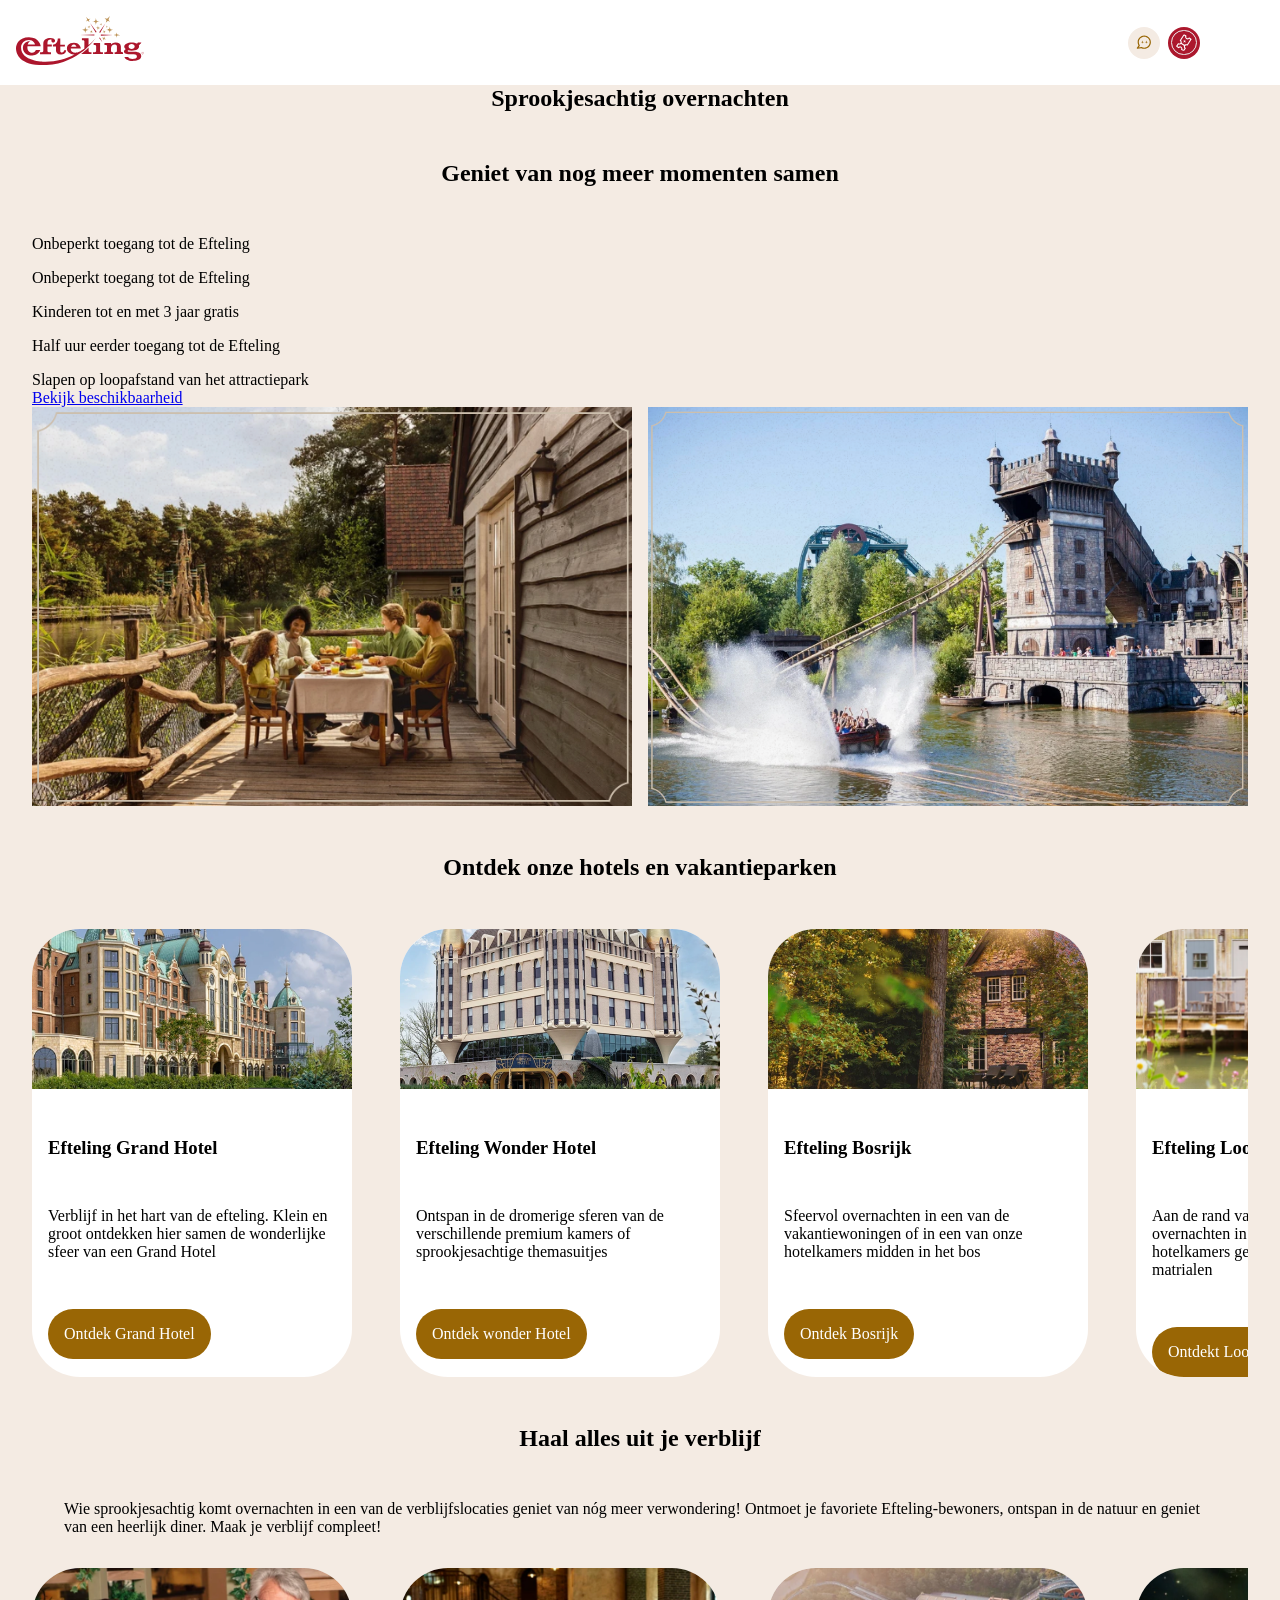
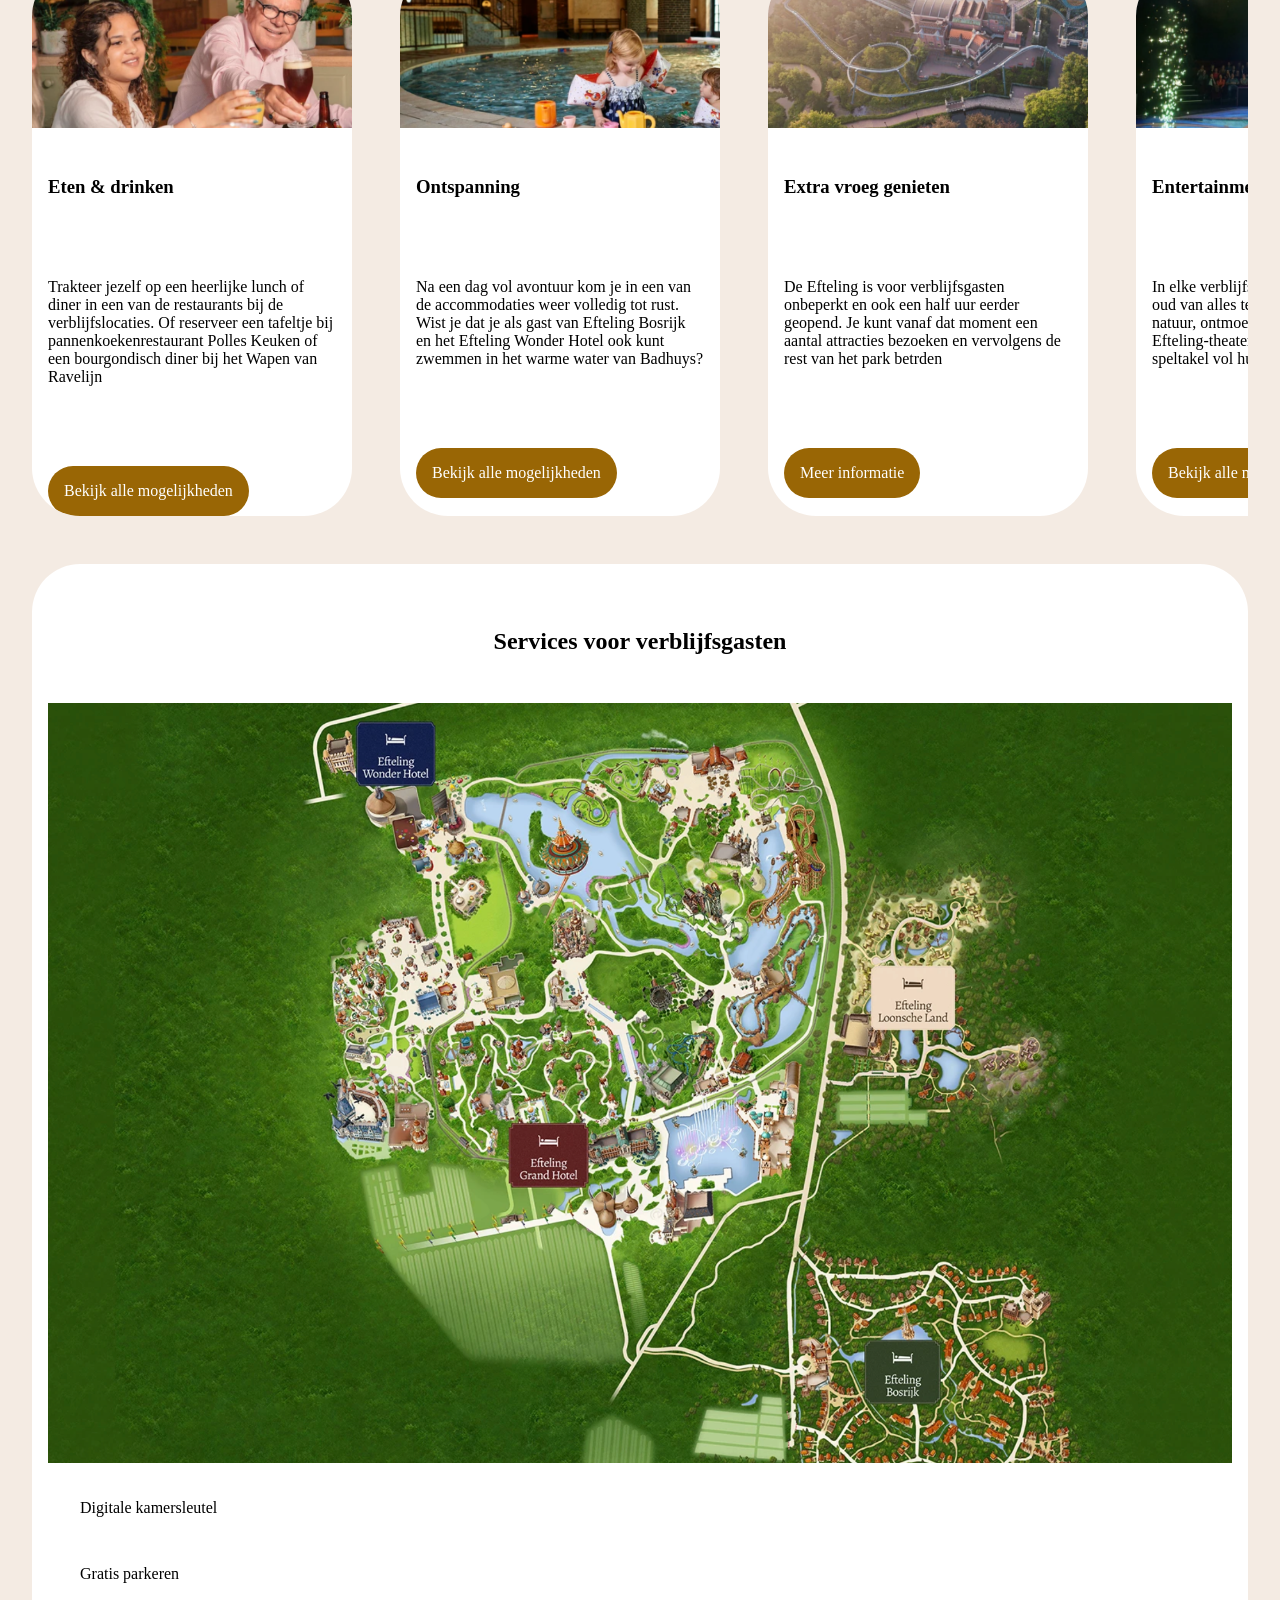
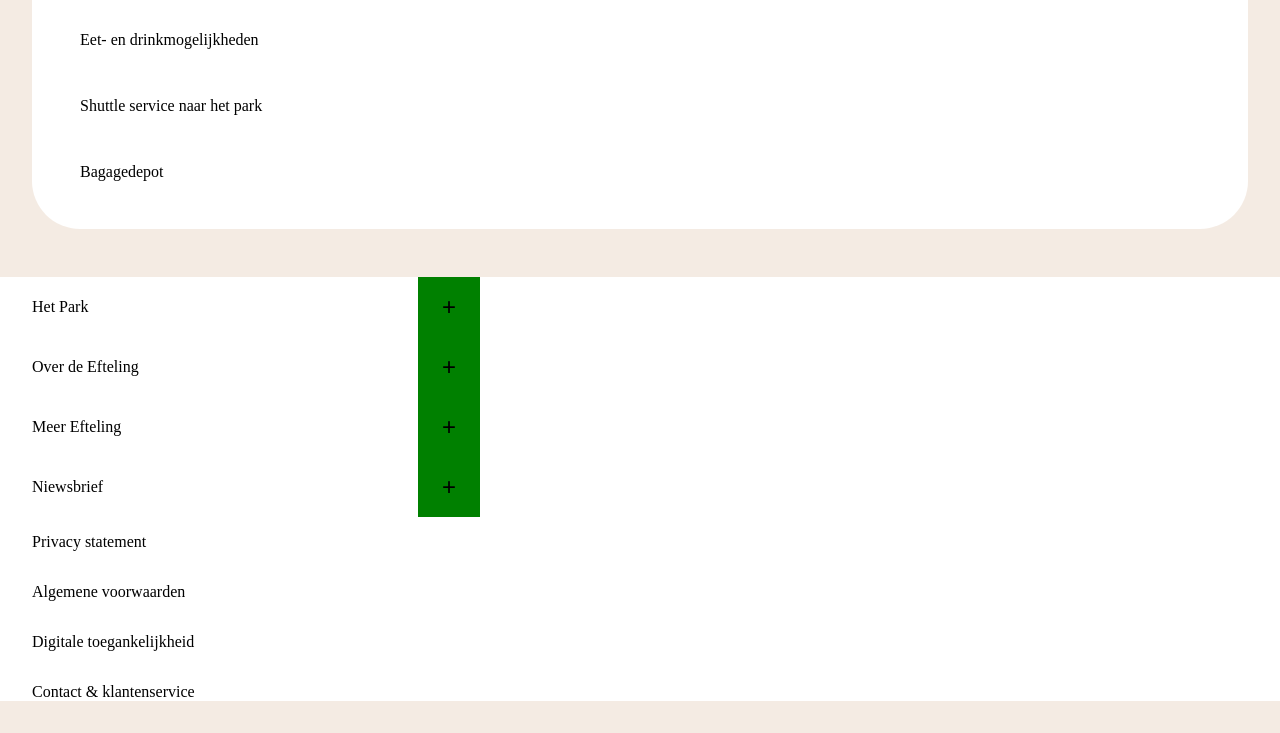
==== commit cf6c067c: "update css" ====
--- a/index.html
+++ b/index.html
@@ -276,7 +276,57 @@
            <button>+</button>
           </summary>
            <ul>  
-             <li><a href="/">Het parkt</a></li>
+             <li><a href="/">Attracties</a></li>
+             <li><a href="/">Openingstijden & drukte</a></li>
+             <li><a href="/">Prijsinformatie</a></li>
+             <li><a href="/">Abonnementen</a></li>
+             <li><a href="/">Groepe & schoolreizen</a></li>
+           </ul>
+       </details>
+      </section>
+
+      <section>
+        <details>
+          <summary>Over de Efteling 
+           <button>+</button>
+          </summary>
+           <ul>  
+             <li><a href="/">Ons verhaal</a></li>
+             <li><a href="/">Geschiedenis</a></li>
+             <li><a href="/">Organisatie</a></li>
+             <li><a href="/">Werken bij de Efteling</a></li>
+             <li><a href="/">Auditieoproepen</a></li>
+             <li><a href="/">Vacatures</a></li>
+             <li><a href="/">Adres & route</a></li>
+             <li><a href="/">Pers</a></li>
+            
+           </ul>
+       </details>
+      </section>
+      <section>
+        <details>
+          <summary>Meer Efteling
+           <button>+</button>
+          </summary>
+           <ul>  
+             <li><a href="/">Efteling Theater</a></li>
+             <li><a href="/">Efteling Evenementen </a></li>
+             <li><a href="/">Efteling Kids website</a></li>
+             <li><a href="/">Efteling Kids radio</a></li>
+             <li><a href="/">Efteling Kids radio</a></li>
+             <li><a href="/">Efteling apps</a></li>
+             <li><a href="/">Efteling Blog</a></li>
+           </ul>
+       </details>
+      </section>
+
+      <section>
+        <details>
+          <summary>Niewsbrief
+           <button>+</button>
+          </summary>
+           <ul>  
+             <li><p href="/">Het parkt</p></li>
              <li><a href="/">Over de Efteling</a></li>
              <li><a href="/">Meer Efteling</a></li>
              <li><a href="/">Niewsbrief</a></li>
@@ -285,47 +335,6 @@
       </section>
 
       <section>
-        <details>
-          <summary>Over de Efteling 
-           <button>+</button>
-          </summary>
-           <ul>  
-             <li><a href="/">Het parkt</a></li>
-             <li><a href="/">Over de Efteling</a></li>
-             <li><a href="/">Meer Efteling</a></li>
-             <li><a href="/">Niewsbrief</a></li>
-           </ul>
-       </details>
-      </section>
-      <section>
-        <details>
-          <summary>Meer Efteling
-           <button>+</button>
-          </summary>
-           <ul>  
-             <li><a href="/">Het parkt</a></li>
-             <li><a href="/">Over de Efteling</a></li>
-             <li><a href="/">Meer Efteling</a></li>
-             <li><a href="/">Niewsbrief</a></li>
-           </ul>
-       </details>
-      </section>
-
-      <section>
-        <details>
-          <summary>Niewsbrief
-           <button>+</button>
-          </summary>
-           <ul>  
-             <li><a href="/">Het parkt</a></li>
-             <li><a href="/">Over de Efteling</a></li>
-             <li><a href="/">Meer Efteling</a></li>
-             <li><a href="/">Niewsbrief</a></li>
-           </ul>
-       </details>
-      </section>
-
-      <section>
         <ul>
         <li><a>Privacy statement</a></li>
         <li><a>Algemene voorwaarden</a></li>
--- a/styles/style.css
+++ b/styles/style.css
@@ -299,6 +299,12 @@
   padding-left: 2rem;
 }
 
+footer section:nth-of-type(5) ul li {
+  margin-top: 1em;
+  padding-left: 2rem;
+  margin-bottom: 2rem;
+}
+
 /*********************/
 /* CUSTOM PROPERTIES */
 /*********************/
@@ -318,10 +324,7 @@
   list-style-type: none;
 }
 
-footer section:nth-of-type(5) ul li {
-  margin-top: 1em;
-  padding-left: 2rem;
-}
+
 /* body[data-pagina="pagina-3"]{
 	background-color: red;
 } */
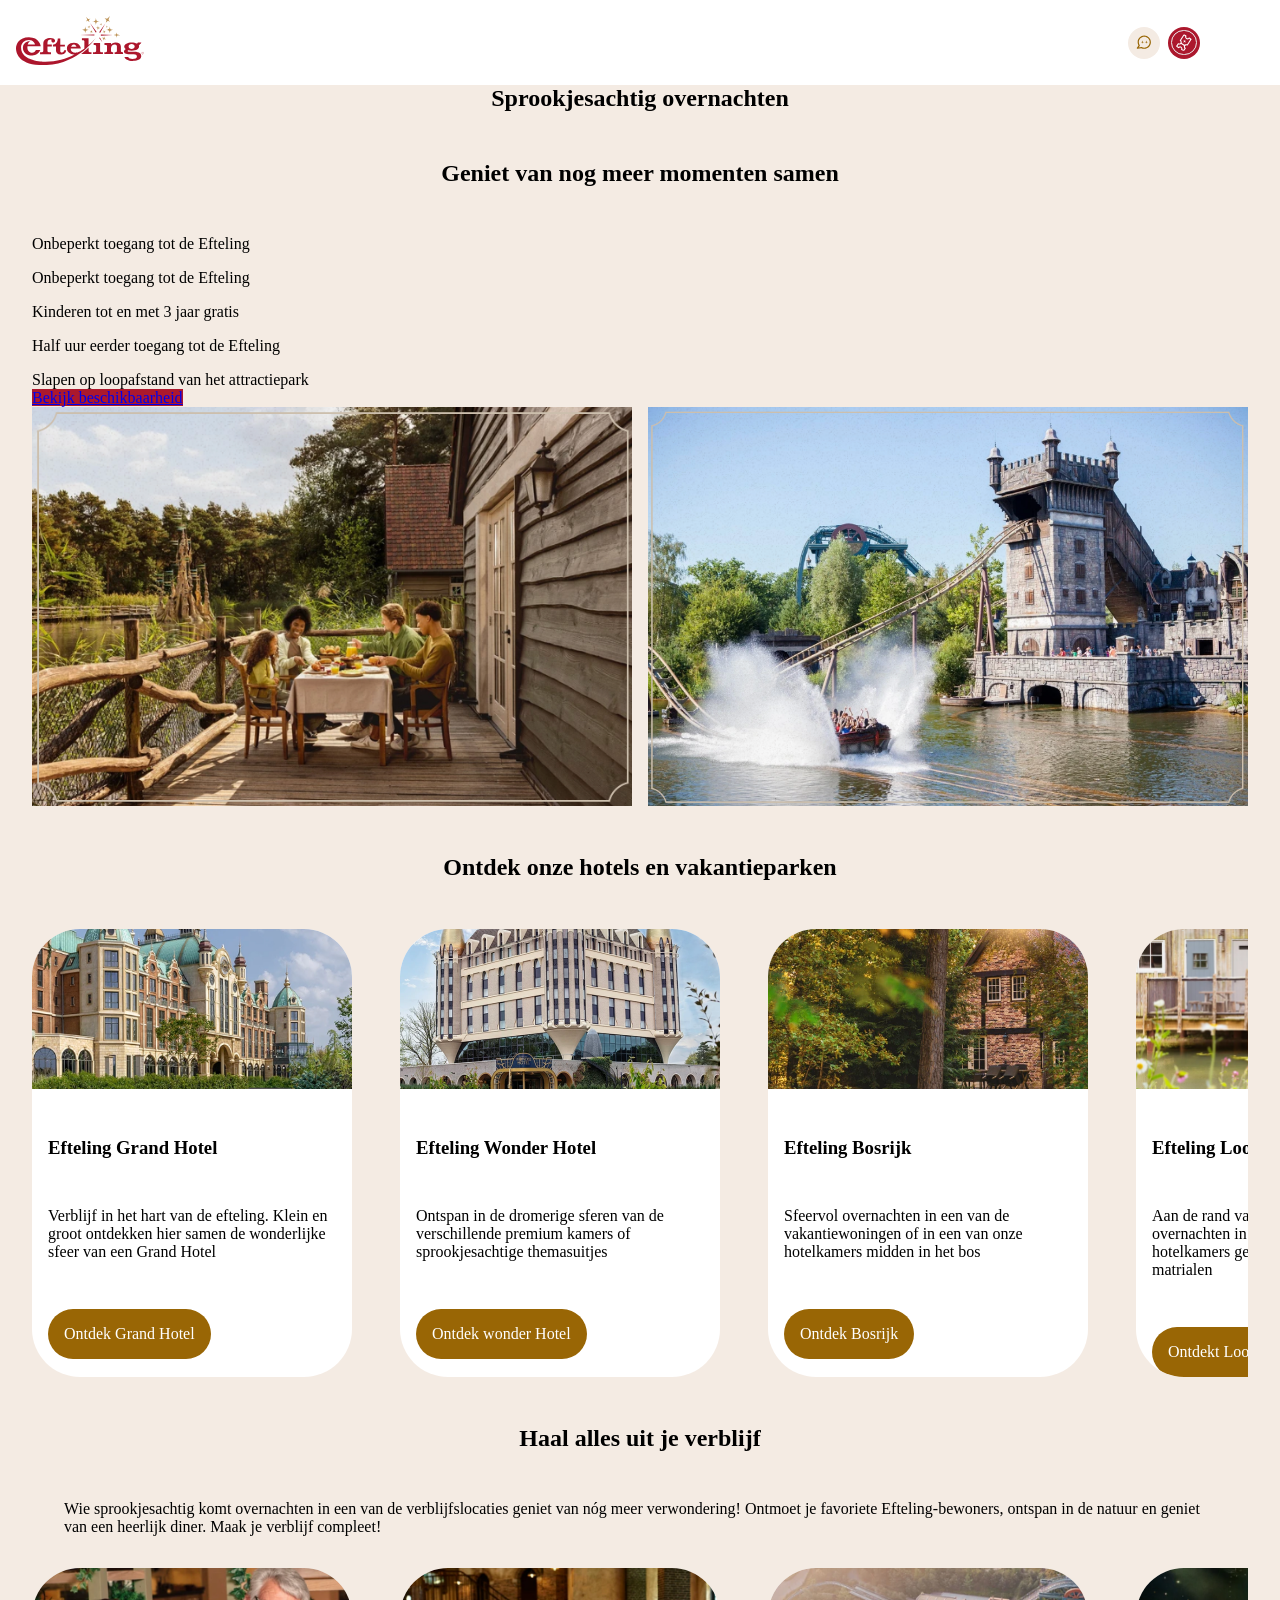
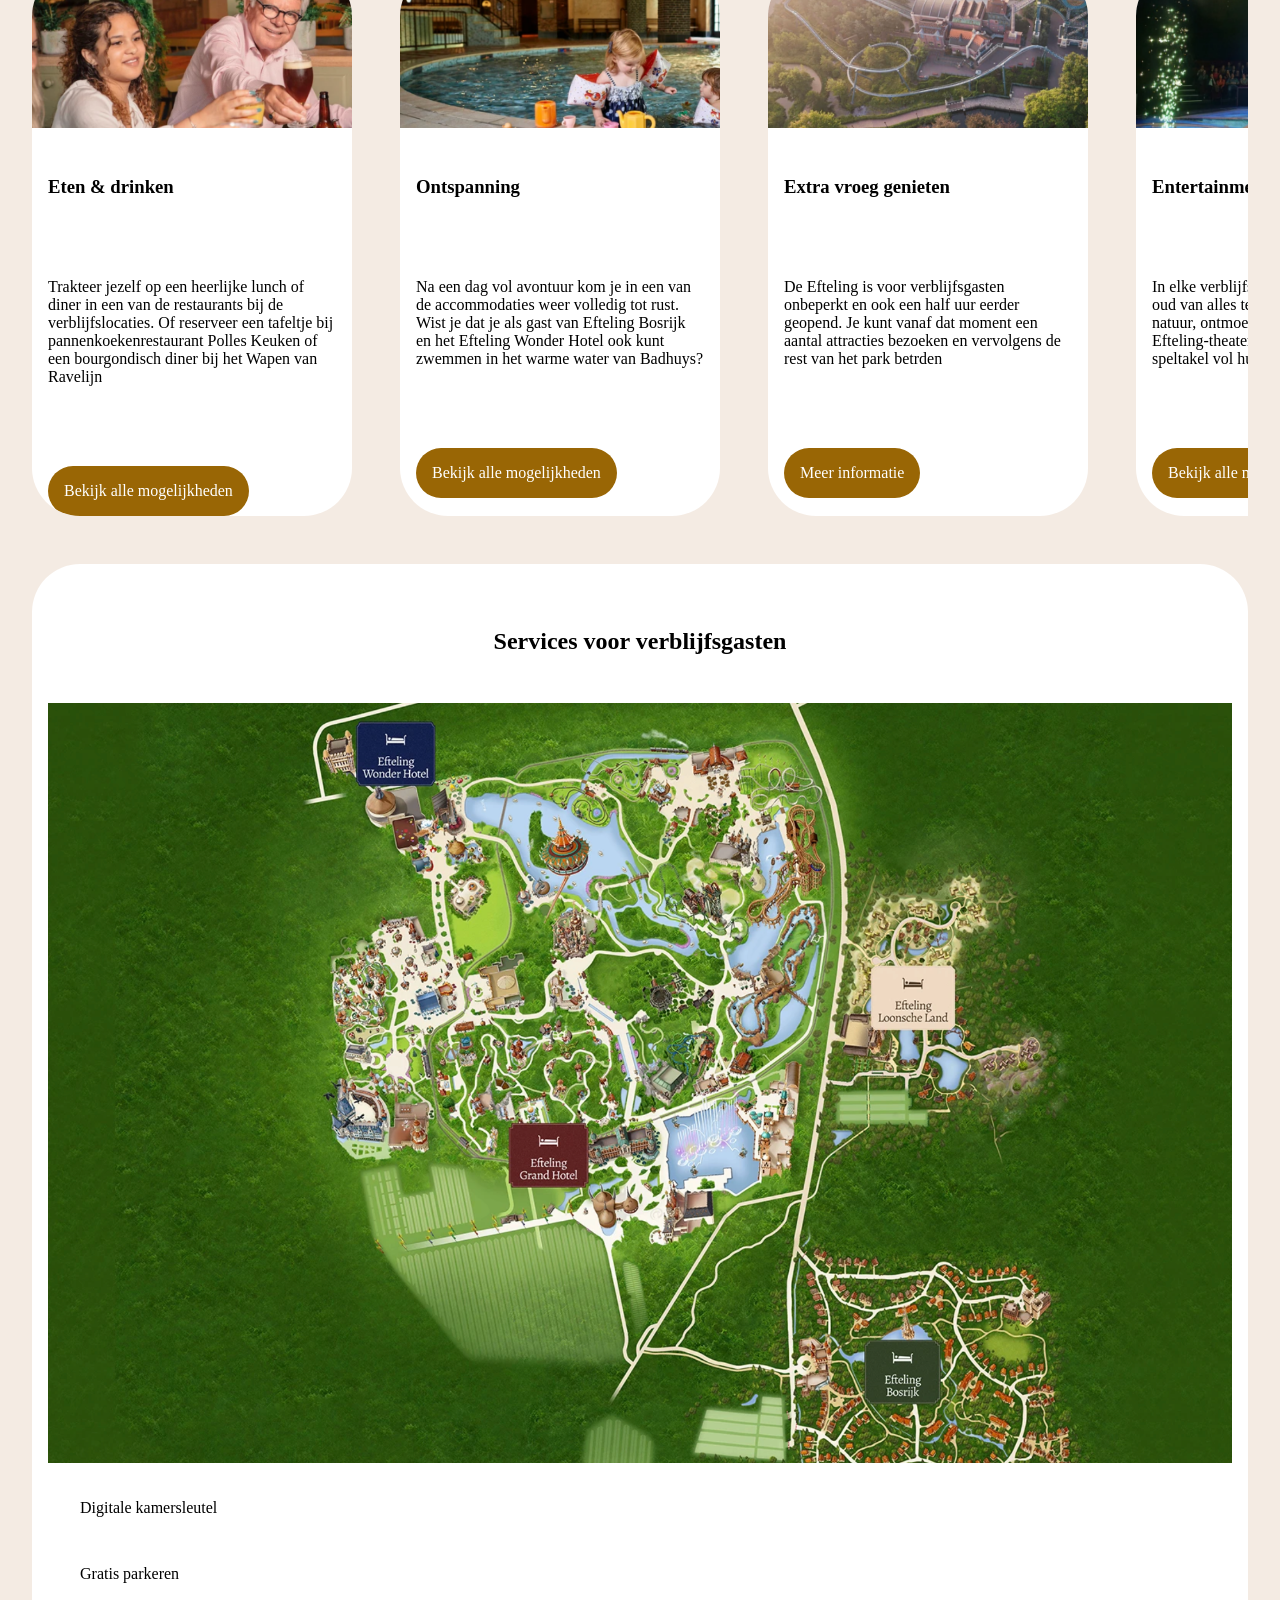
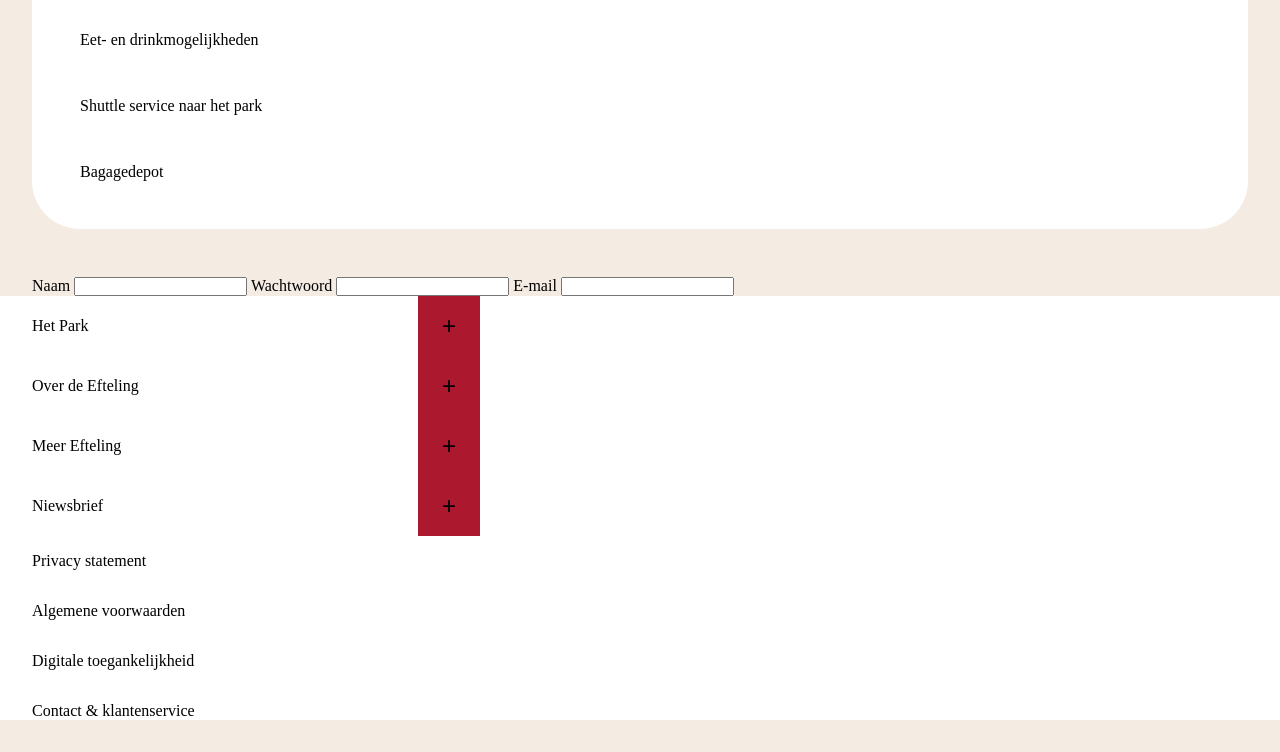
==== commit 84eee7ab: "css update" ====
--- a/index.html
+++ b/index.html
@@ -12,7 +12,7 @@
   <body>
     <header>
       <nav>
-        <a href="./">
+        <a href="#">
           <svg
             class="NavigationMobile_logo__nAhSs"
             xmlns="http://www.w3.org/2000/svg"
@@ -256,6 +256,10 @@
           </li>
         </ul>
       </section>
+      
+     
+
+
 
       <section>
         <h2>Services voor verblijfsgasten</h2>
@@ -268,6 +272,17 @@
           <li>Bagagedepot</li>
         </ul>
       </section>
+
+      <section>
+        <form action="">
+        <label for="Naam">Naam</label>
+        <input type="text">
+        <label for="Wachtwoord">Wachtwoord</label>
+        <input type="password">
+        <label for="E-mail">E-mail</label>
+        <input type="email">
+         </form>
+        </section>
     </main>
     <footer>
       <section>
@@ -284,6 +299,8 @@
            </ul>
        </details>
       </section>
+
+
 
       <section>
         <details>
@@ -326,7 +343,7 @@
            <button>+</button>
           </summary>
            <ul>  
-             <li><p href="/">Het parkt</p></li>
+             <li><a href="/">Het parkt</a></li>
              <li><a href="/">Over de Efteling</a></li>
              <li><a href="/">Meer Efteling</a></li>
              <li><a href="/">Niewsbrief</a></li>
--- a/styles/style.css
+++ b/styles/style.css
@@ -1,3 +1,5 @@
+@import url('https://fonts.googleapis.com/css2?family=Alegreya:ital,wght@0,400..900;1,400..900&display=swap');
+
 /**************/
 /* CSS REMEDY */
 /**************/
@@ -11,9 +13,15 @@
 header {
   position: relative;
 }
+
+html {
+  overflow-x: hidden !important;
+}
 body {
   background-color: #f4ebe3;
-}
+  overflow-x: hidden;
+}
+
 header nav:nth-of-type(1) {
   display: flex;
   width: 100%;
@@ -39,7 +47,7 @@
   display: flex;
   align-items: center;
 }
-header nav:nth-of-type(1) ul li button {
+header nav:nth-of-type(1) ul li button  {
   border-radius: 30px;
   padding: 0.2rem;
 }
@@ -57,6 +65,10 @@
 header nav:nth-of-type(1) ul li:nth-of-type(2) button svg {
   fill: white;
   border: solid 1px var(--color-background);
+}
+
+header nav:nth-of-type(1) ul li button:focus {
+  border: solid .2rem hotpink;
 }
 header nav:nth-of-type(1) ul li:nth-of-type(1) button svg {
   fill: var(--color-gold);
@@ -104,6 +116,10 @@
   gap: 1rem;
   margin-left: 2rem;
 }
+header nav:nth-of-type(2) ul li a {
+  text-decoration: none;
+  color: #111;
+}
 header nav:nth-of-type(2) ul > li > ul {
   display: flex;
   flex-direction: column;
@@ -127,6 +143,14 @@
   grid-template-columns: 1fr 1fr;
   gap: 1rem;
 }
+
+button {
+  background-color: #dedede;
+}
+
+button:hover {
+  background-color: #aaa;
+}
 main section:nth-of-type(1) figure img {
   display: block;
 }
@@ -135,9 +159,11 @@
   flex-direction: column;
   gap: 1rem;
 }
-main section:nth-of-type(1) ul li {
-  /* margin: 1rem; */
-}
+main section:nth-of-type(1) a {
+background-color: #ac182d;
+} 
+
+  
 
 main section:nth-of-type(2) li {
   display: flex;
@@ -264,7 +290,7 @@
 }
 
 button {
-  background-color: green;
+  background-color: #ac182d;
   border: none;
   font-size: 1.5rem;
   padding: 1rem 1.5rem;
@@ -282,6 +308,10 @@
 footer section:nth-of-type(1) details ul li {
   margin-top: 1em;
   padding-left: 2rem;
+}
+footer a {
+  text-decoration: none;
+  color: black;
 }
 
 footer section:nth-of-type(2) details ul li {
@@ -313,6 +343,7 @@
   --color-text: #111;
   --color-background: #eee;
   --color-gold: #996605;
+  --picture-font: 'Alegreya';
   --color-beige: #fcf5ed;
 }
 
@@ -323,8 +354,167 @@
 li {
   list-style-type: none;
 }
-
 
 /* body[data-pagina="pagina-3"]{
 	background-color: red;
 } */
+
+.eftelingkerst section:nth-of-type(1) h1 {
+position:absolute;
+left:1rem;
+right:1rem;
+padding-top: 4rem;
+color: white;
+}
+
+.eftelingkerst {
+  width: 100%;
+  padding: 0;
+}
+
+.eftelingkerst section:nth-of-type(1){
+  position: relative;
+  display: flex;
+  align-items: center;
+  justify-content: center;
+}
+.eftelingkerst section:nth-of-type(1) h1 {
+  padding:0;
+}
+
+.eftelingkerst section:nth-of-type(2) p {
+  padding:2rem;
+  margin: 1rem;
+  
+  }
+  
+  .eftelingkerst section:nth-of-type(2) a {
+   display: flex;
+   align-items: center;
+   justify-content: center;
+    text-align: center;
+    width: 10rem;
+    margin: 0 auto;
+    background-color: #ac182d;
+    color: white;
+    border-radius: 3rem;
+    padding: 1rem;
+    text-decoration: none;
+    position: relative;
+    }
+  /* Met uitleg hulp van Ali om een wit randje om de knop te doen*/
+.eftelingkerst section:nth-of-type(2) a::before {
+  content: "";
+  width: 90%;
+  border: solid .1rem white;
+  position: absolute;
+  padding: 1rem 0;
+  border-radius: 3rem;
+}
+
+.eftelingkerst section:nth-of-type(3) {
+  display: flex;
+  flex-direction: column;
+}
+.eftelingkerst section:nth-of-type(3) article  {
+background-color: white;
+margin: 2rem;
+padding: 2rem;
+text-align: center;
+
+}
+
+.eftelingkerst section:nth-of-type(3) a {
+  display: flex;
+  align-items: center;
+  justify-content: center;
+   text-align: center;
+   width: 10rem;
+   margin: 0 auto;
+   background-color: #ac182d;
+   color: white;
+   border-radius: 3rem;
+   padding: 1rem;
+   text-decoration: none;
+   position: relative;
+   }
+ /* Met uitleg hulp van Ali om een wit randje om de knop te doen*/
+.eftelingkerst section:nth-of-type(3) a::before {
+ content: "";
+ width: 90%;
+ border: solid .1rem white;
+ position: absolute;
+ padding: 1rem 0;
+ border-radius: 3rem;
+}
+
+
+.eftelingkerst section:nth-of-type(4) {
+display: grid;
+grid-template-columns: repeat(6, 1fr);
+grid-template-rows: repeat(2, 1fr);
+
+}
+.eftelingkerst section:nth-of-type(4) {
+  grid-column: auto;
+  grid-column-end: 2;
+  
+}
+  
+  .eftelingkerst section:nth-of-type(5) {
+    position: relative;
+  }
+
+  .eftelingkerst section:nth-of-type(5) div {
+    position: absolute;
+    inset: 0;
+    margin: 0 auto;
+    padding: 1rem;
+    font-family: var(--picture-font);
+    text-align: center;
+    color: var(--color-background);
+    display: flex;
+    gap: 1rem;
+    flex-direction: column;
+  }
+
+  .eftelingkerst section:nth-of-type(5) div h3 {
+    font-size: 2.5rem;
+  }
+  .eftelingkerst section:nth-of-type(5)::before {
+    content: "";
+    left: 0;
+    top: 0;
+    position: absolute;
+    background-color: rgba(0,0,0,.5);
+    width: 100%;
+    height: 100%;
+  }
+
+  .eftelingkerst section:nth-of-type(5) div a {
+    display: block;
+    margin-top: 1rem;
+    border: solid var(--color-background) .1rem;
+    border-radius: .5rem;
+    padding: .5rem;
+    width: fit-content;
+    color: var(--color-background);
+    text-decoration: none;
+    margin: 1rem auto;
+  }
+
+
+/* MARK: STATES
+ */
+  :focus {
+    outline: none;
+    animation: focusAni .5s infinite alternate; 
+  }
+
+  @keyframes focusAni {
+    from {
+      border: solid .2rem red;
+    } to {
+      border: solid .2rem rgba(255, 0, 0, 0.463);
+    }
+  }
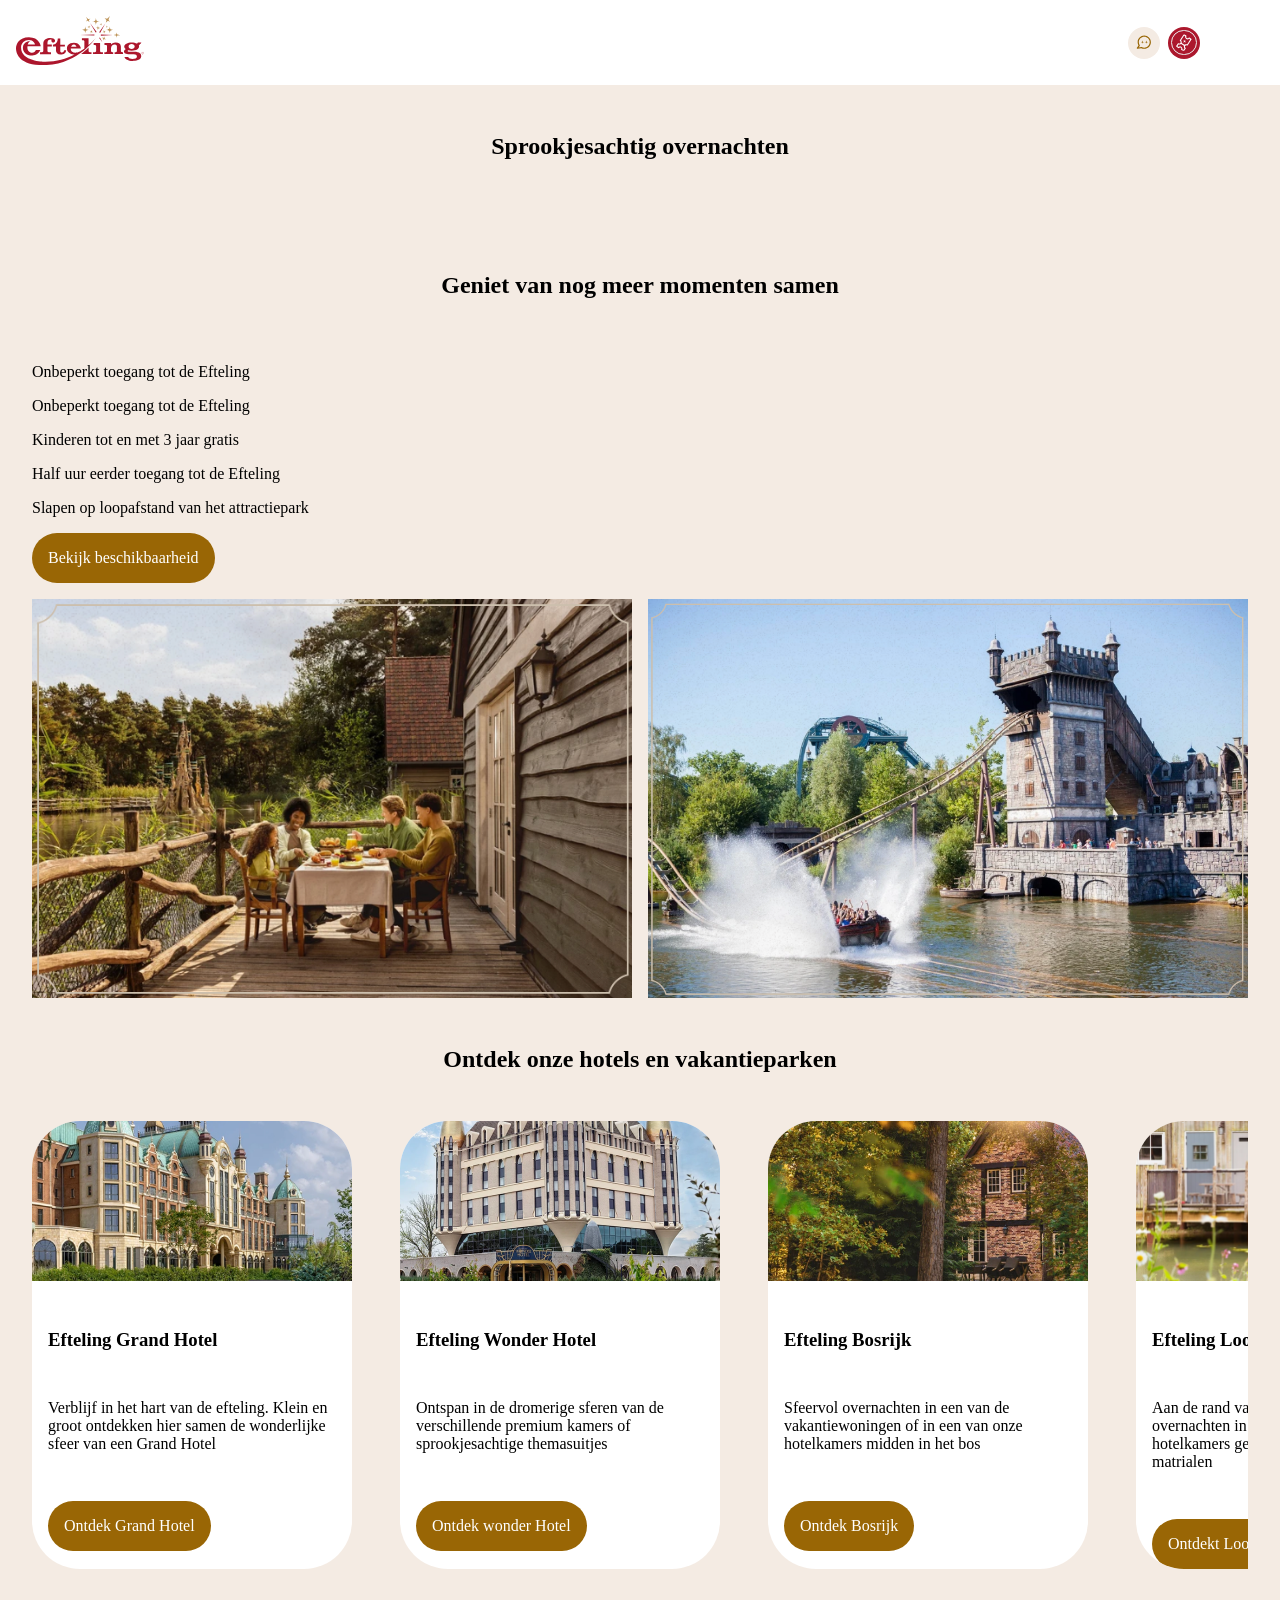
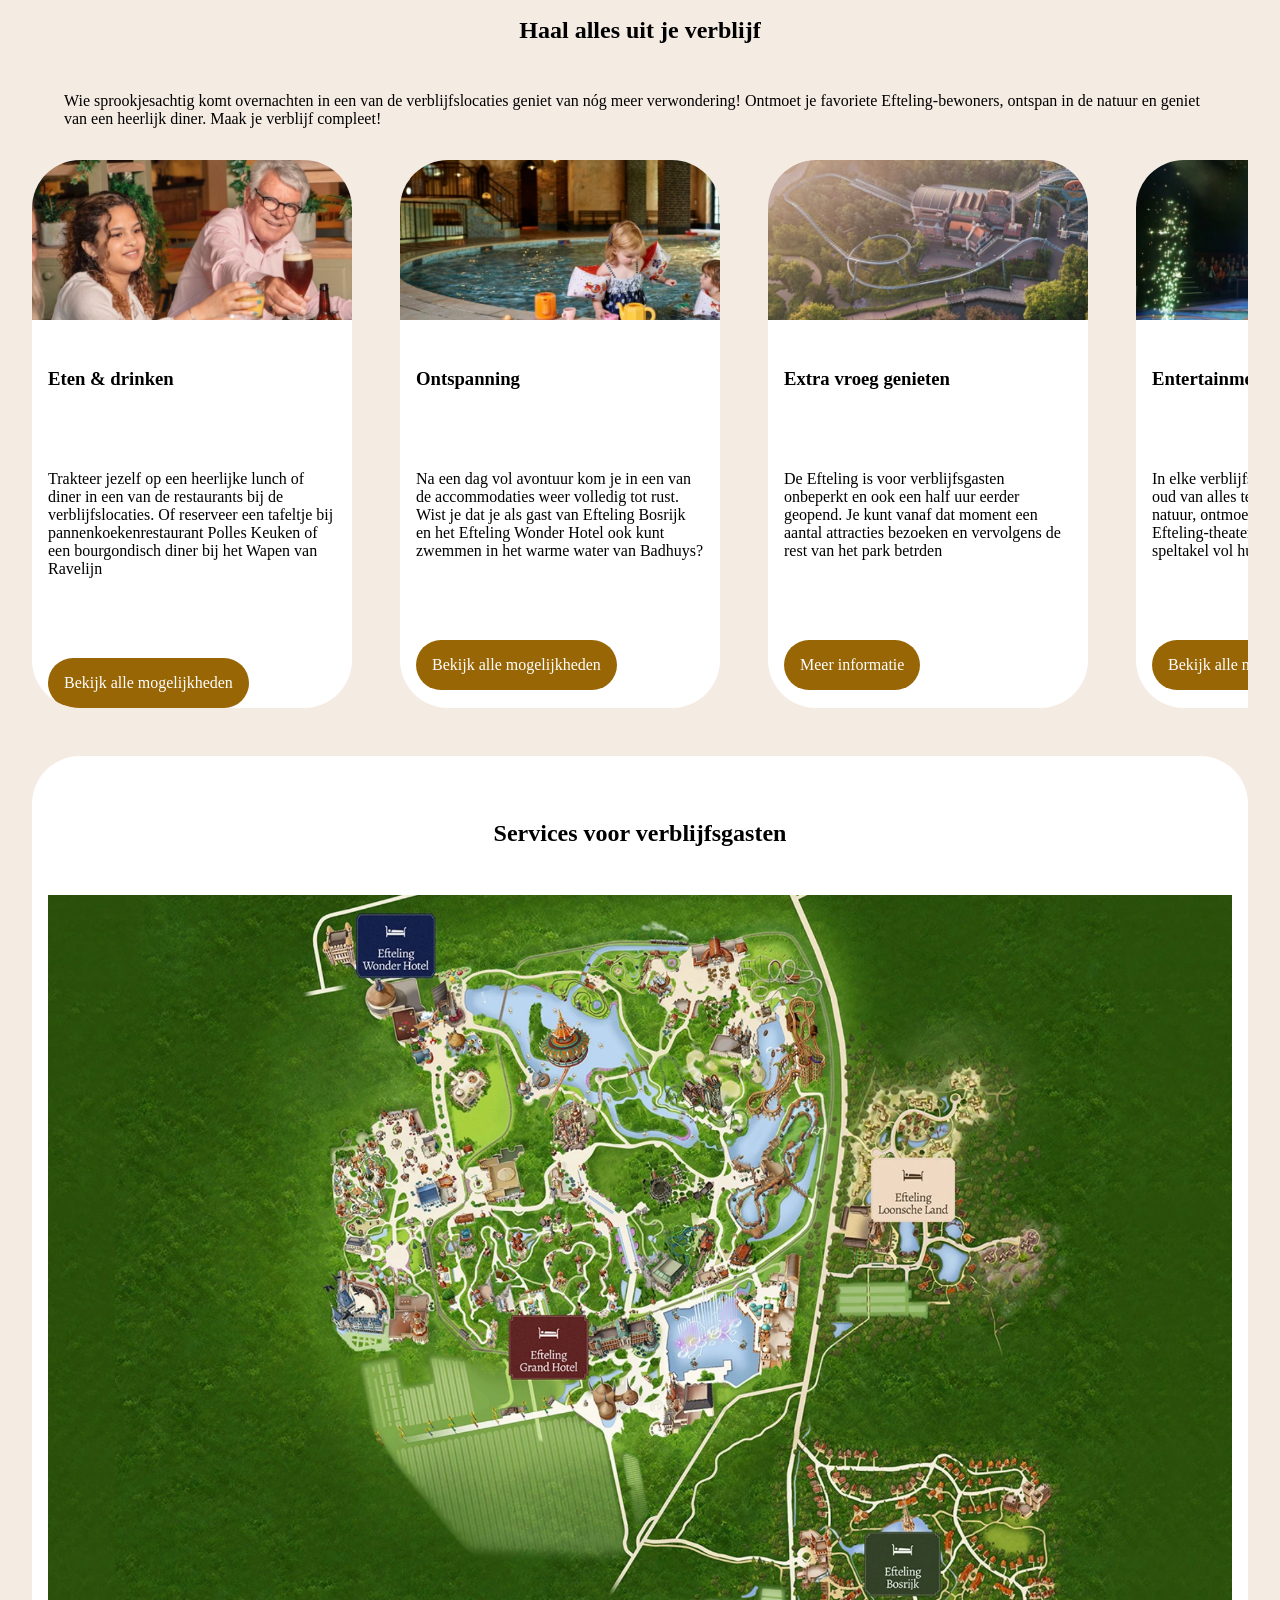
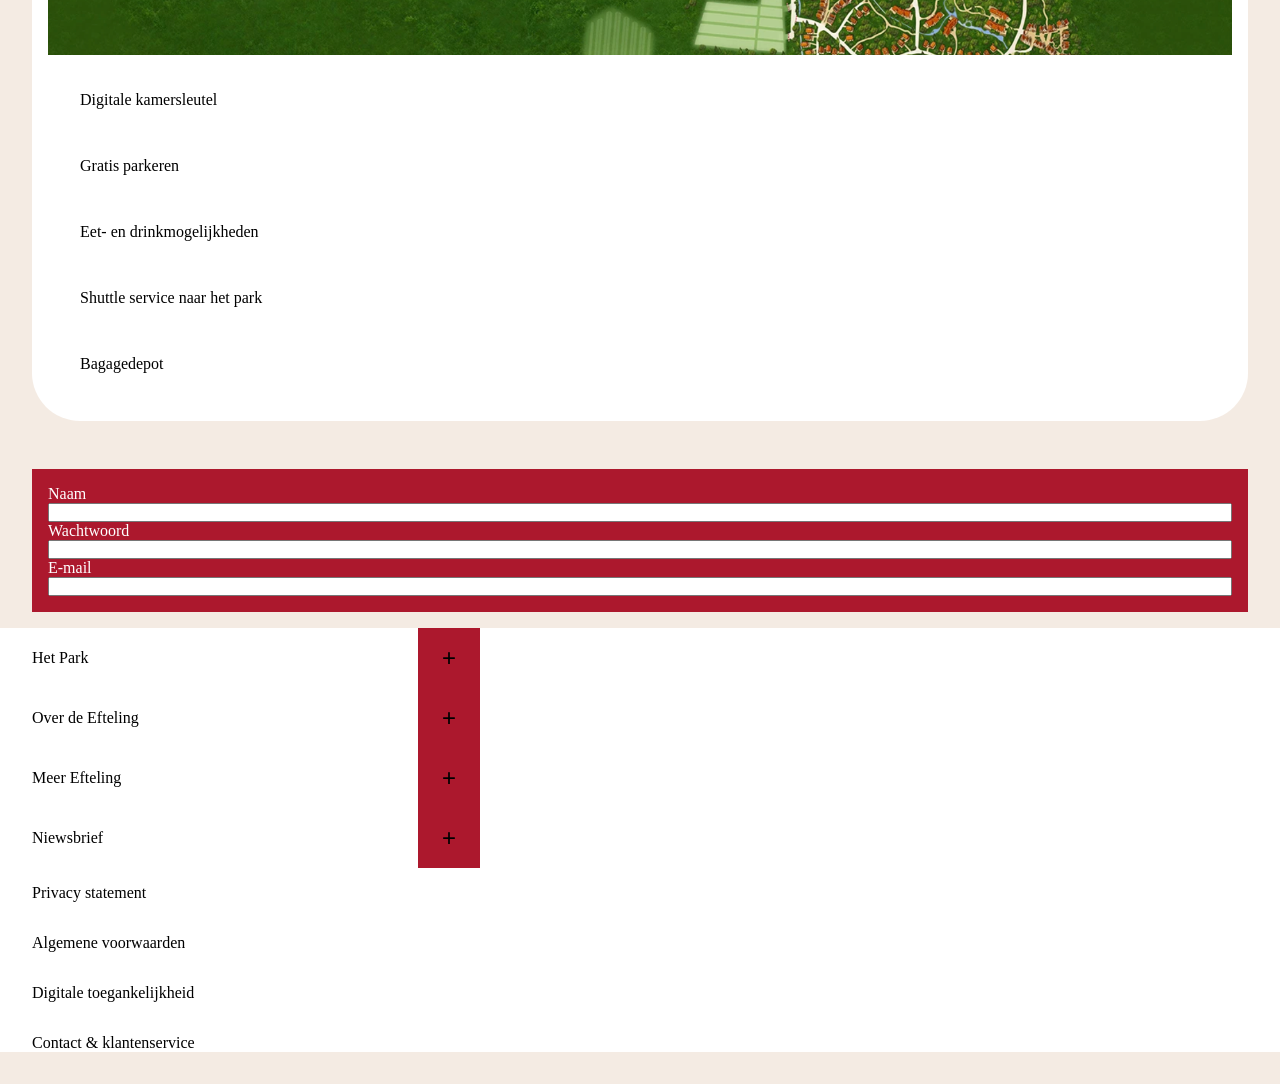
==== commit 4044b7bd: "update readme" ====
--- a/index.html
+++ b/index.html
@@ -257,10 +257,7 @@
         </ul>
       </section>
       
-     
-
-
-
+    
       <section>
         <h2>Services voor verblijfsgasten</h2>
         <img src="images/efteling-kaart.png" alt="" />
--- a/styles/style.css
+++ b/styles/style.css
@@ -136,8 +136,17 @@
   margin: 3rem;
   text-align: center;
 }
-h3 {
-}
+
+main section:nth-of-type(1) {
+  display: grid;
+  grid-template-rows: 1fr .1fr auto auto auto;
+  gap: 1rem;
+}
+
+main section:nth-of-type(1) h1 {
+align-self: center;
+}
+/* Met uitleg hulp van studenten assitente */
 main section:nth-of-type(1) figure {
   display: grid;
   grid-template-columns: 1fr 1fr;
@@ -159,8 +168,15 @@
   flex-direction: column;
   gap: 1rem;
 }
+
 main section:nth-of-type(1) a {
-background-color: #ac182d;
+  background-color: #996605;
+  border-radius: 8rem;
+  padding: 1rem;
+  text-decoration: none;
+  color: white;
+  width: max-content;
+ 
 } 
 
   
@@ -276,6 +292,17 @@
   margin-top: 3rem;
   margin-bottom: 3rem;
 }
+
+main section:nth-of-type(5) form {
+display: flex;
+flex-direction: column;
+background-color: #ac182d;
+color: white;
+padding: 1rem;
+margin-bottom: 1rem;
+}
+
+
 footer {
   background-color: white;
 }
@@ -356,7 +383,7 @@
 }
 
 /* body[data-pagina="pagina-3"]{
-	background-color: red;
+  background-color: red;
 } */
 
 .eftelingkerst section:nth-of-type(1) h1 {
@@ -445,20 +472,20 @@
  border: solid .1rem white;
  position: absolute;
  padding: 1rem 0;
- border-radius: 3rem;
-}
-
-
-.eftelingkerst section:nth-of-type(4) {
+  border-radius: 3rem;
+}
+
+/* Met uitleg hulp van Ronald (heeft mij de basis helpen uitleggen)*/
+.eftelingkerst section:nth-of-type(4)  {
 display: grid;
-grid-template-columns: repeat(6, 1fr);
-grid-template-rows: repeat(2, 1fr);
-
-}
-.eftelingkerst section:nth-of-type(4) {
-  grid-column: auto;
-  grid-column-end: 2;
-  
+grid-template-columns: repeat(2, 1fr);
+grid-template-rows: repeat(3, auto);
+gap: 1rem;
+
+}
+/* Met uitleg hulp van Ronald (heeft mij de basis helpen uitleggen)*/
+.eftelingkerst section:nth-of-type(4) img:nth-of-type(1) {
+grid-column: 1/3;
 }
   
   .eftelingkerst section:nth-of-type(5) {
@@ -510,7 +537,7 @@
     outline: none;
     animation: focusAni .5s infinite alternate; 
   }
-
+/* Met uitleg hulp van Ali */
   @keyframes focusAni {
     from {
       border: solid .2rem red;
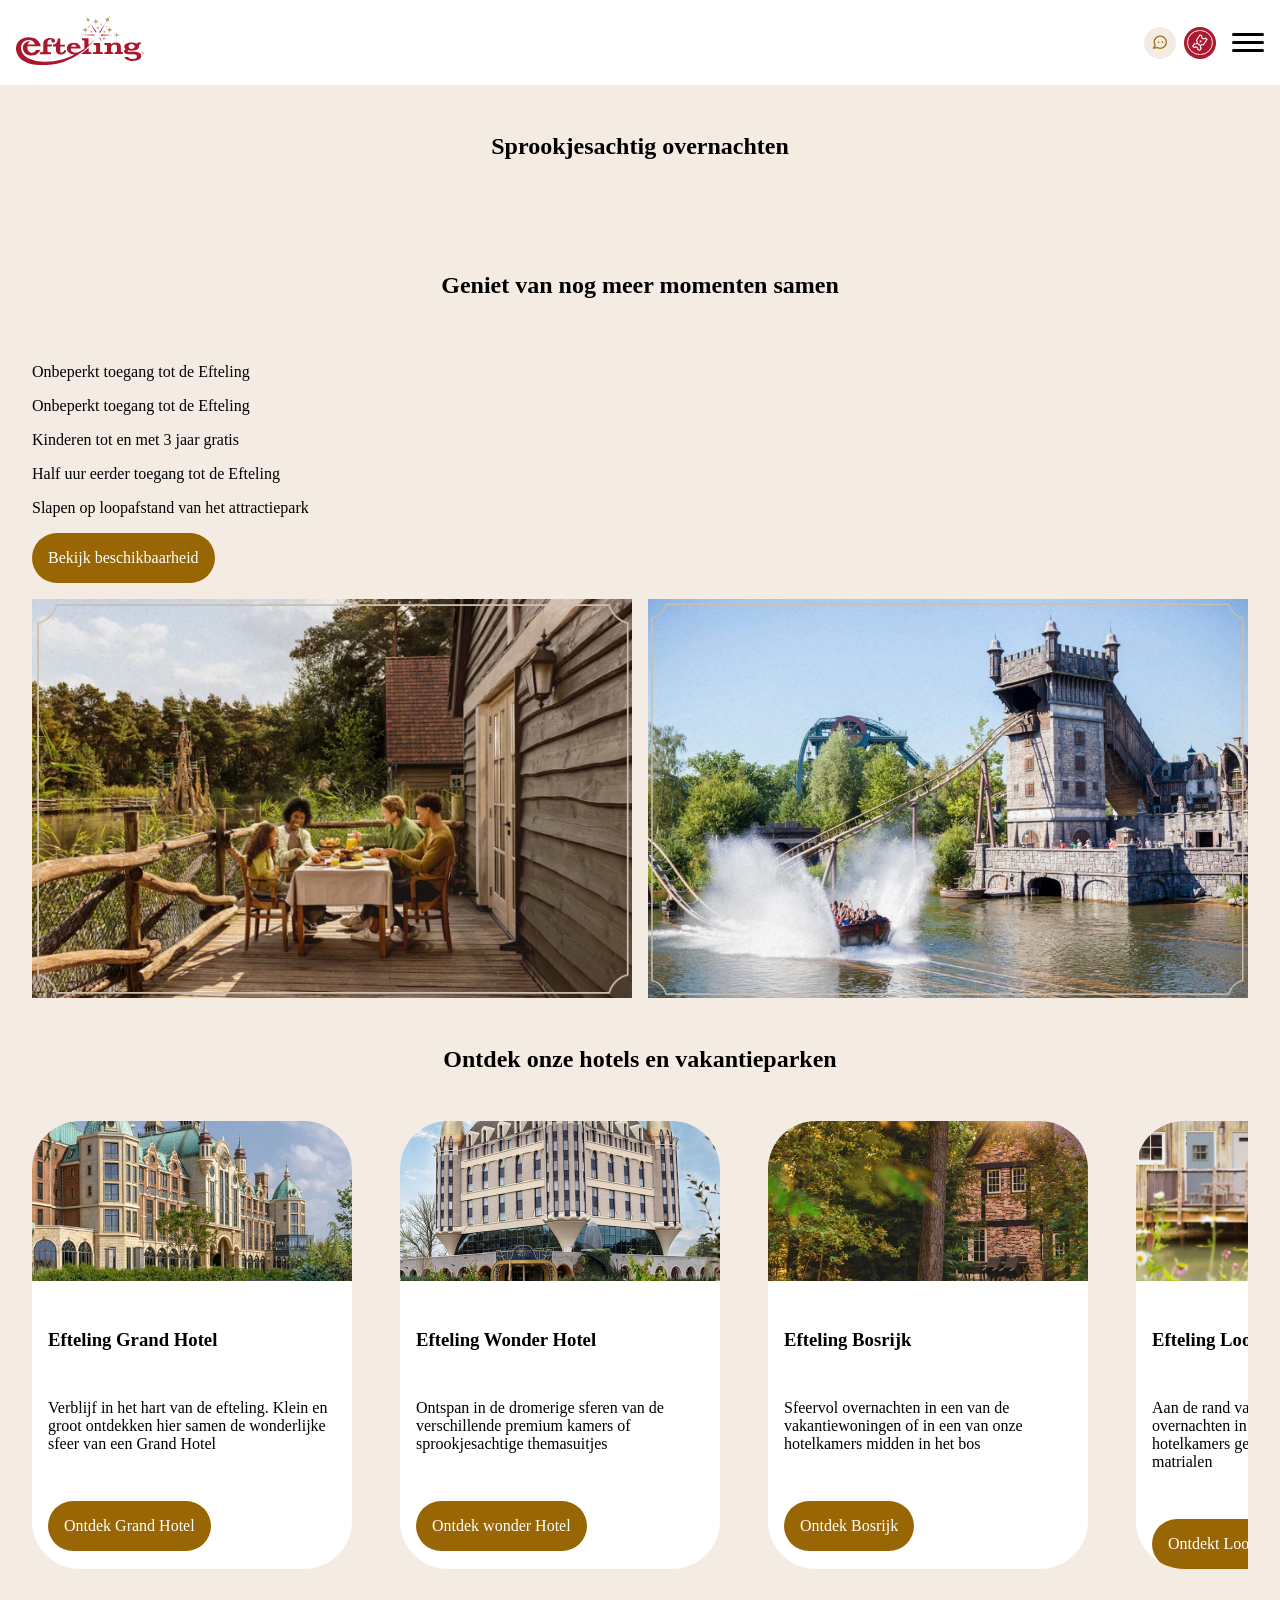
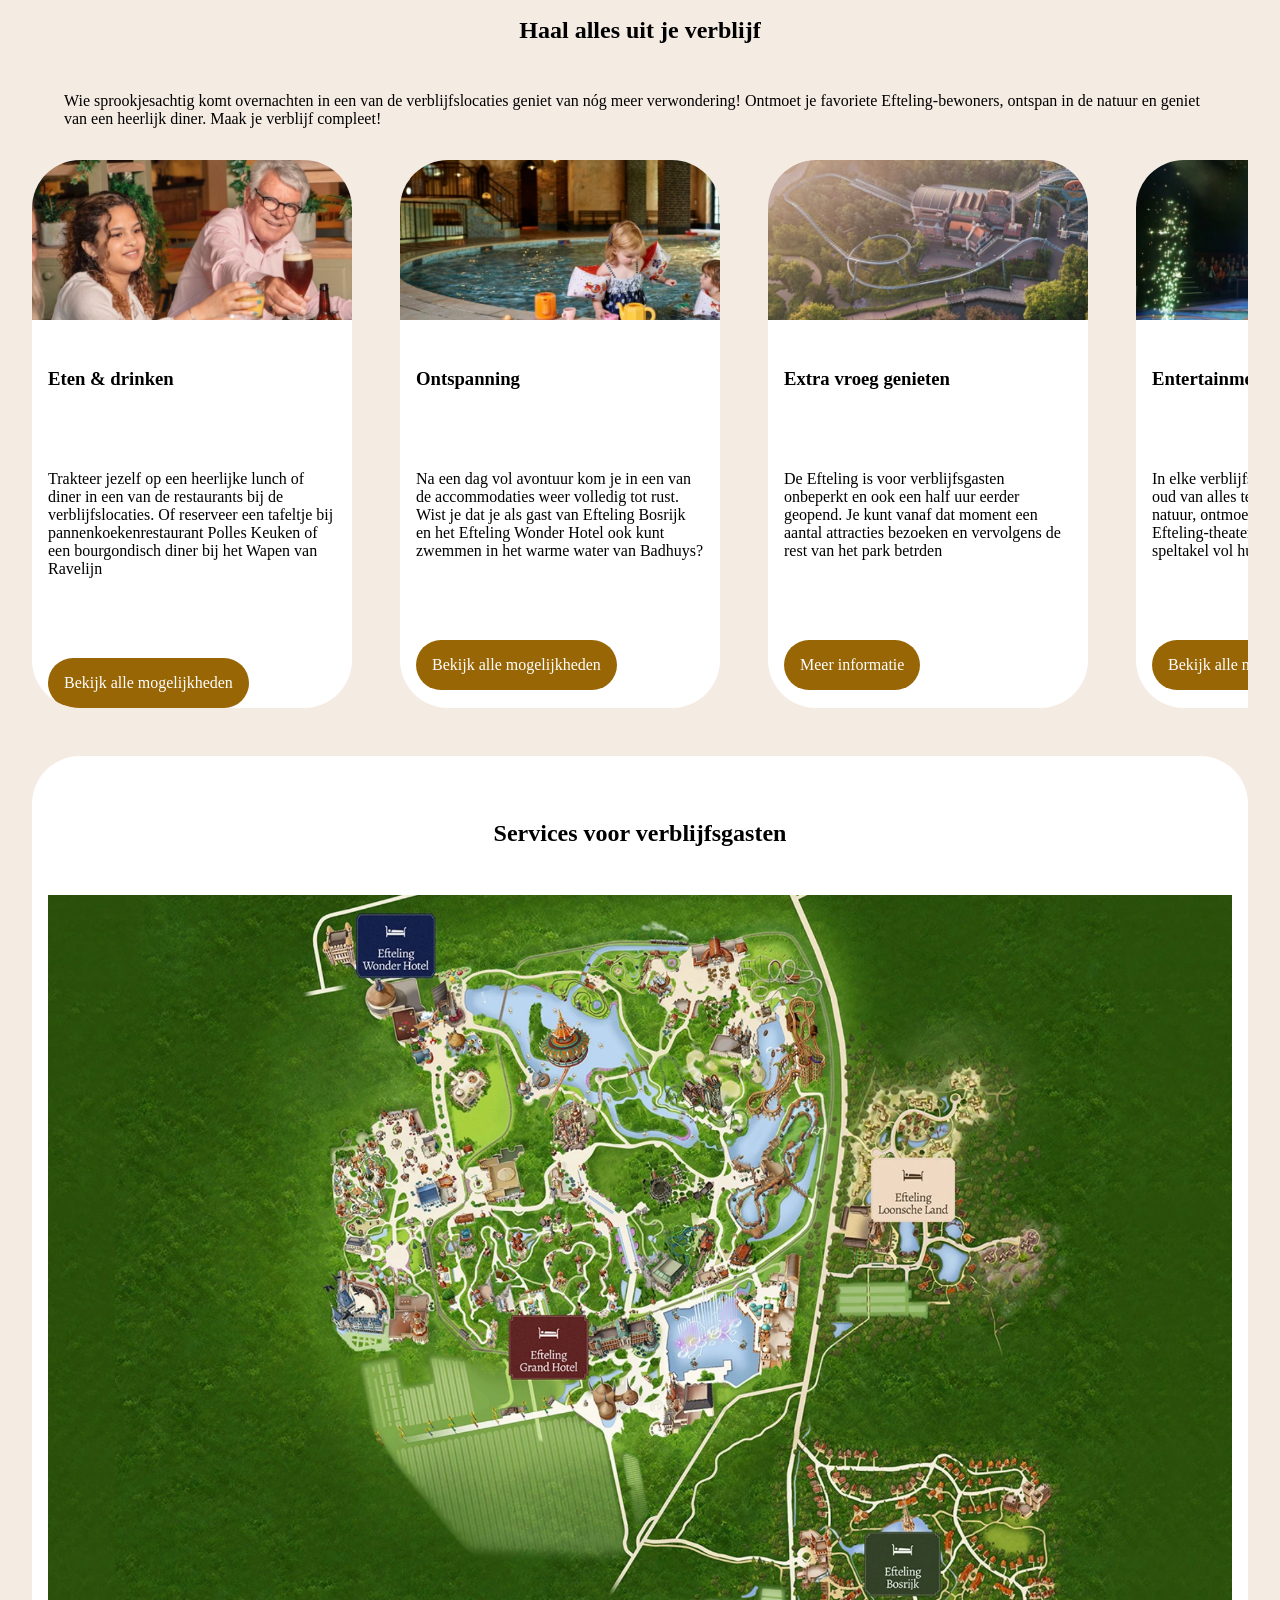
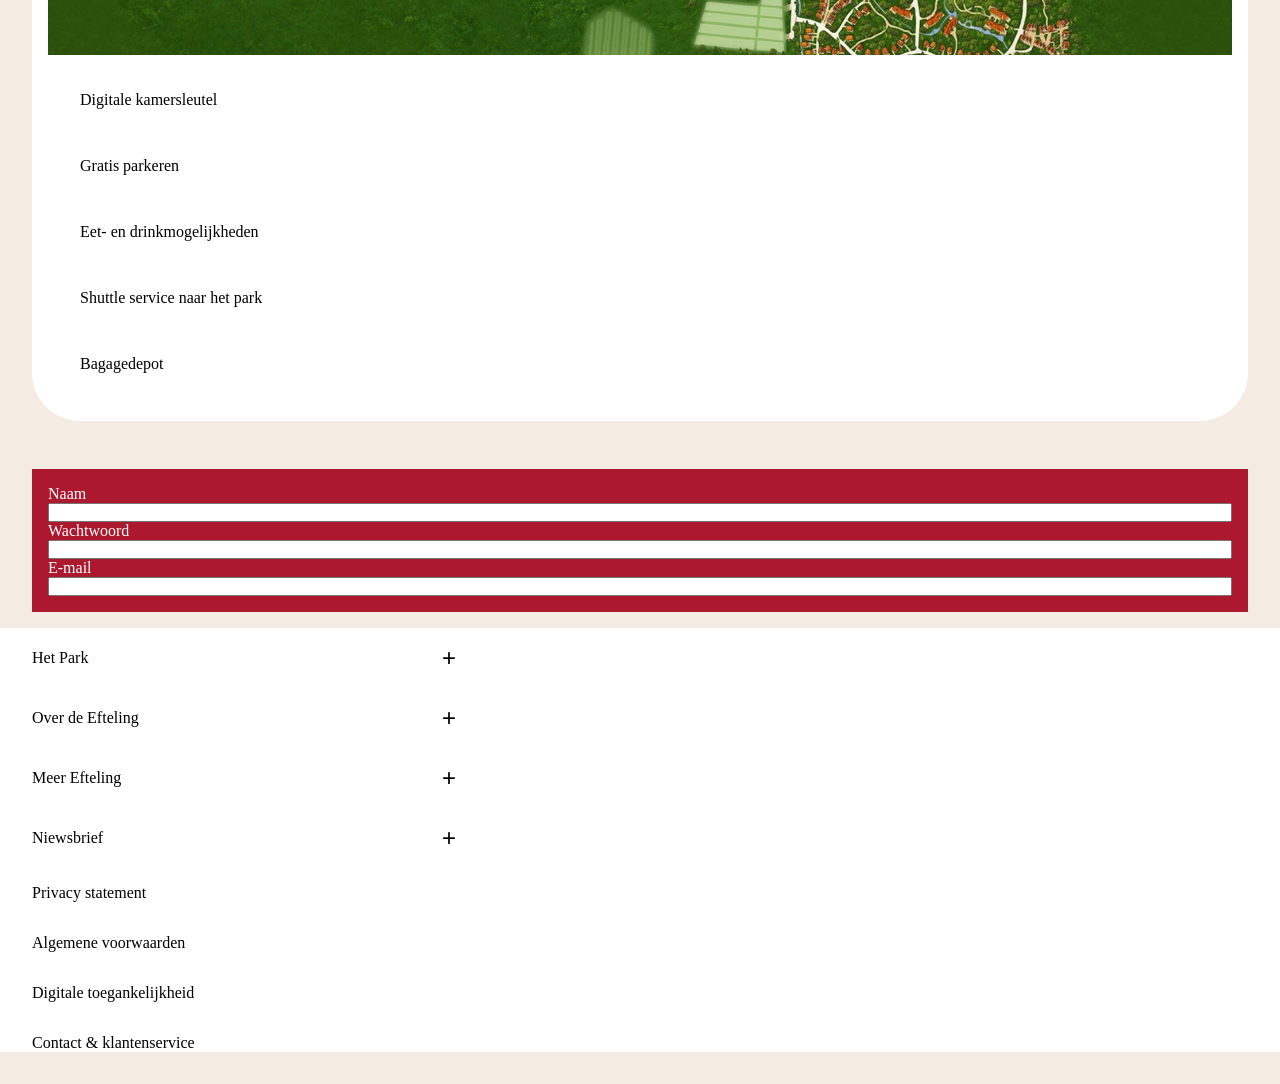
==== commit e6ad017d: "update css" ====
--- a/index.html
+++ b/index.html
@@ -12,7 +12,7 @@
   <body>
     <header>
       <nav>
-        <a href="#">
+        <a aria-label="Ga naar de homepagina" href="/">
           <svg
             class="NavigationMobile_logo__nAhSs"
             xmlns="http://www.w3.org/2000/svg"
@@ -87,41 +87,38 @@
           <h3>Ontdek het park</h3>
           <ul>
             <li>
-              <a href="./park.html">Het Park</a>
-            </li>
-            <li>
-              <a href="./park.html">Alle Seizoenen geopend</a>
-            </li>
-            <li>
-              <a href="./park.html">Meer Efteling</a>
+              <a href="./park.html" aria-label="Klik hier op als je meer wilt weten over het park">Het Park</a>
+            </li>
+            <li>
+              <a href="./park.html" aria-label="Klik hier op als je meer wilt weten alle seizoenen geopend">Alle Seizoenen geopend</a>
+            </li>
+            <li>
+              <a href="./park.html" aria-label="Klik hier op als je meer wilt weten over meer Efteling">Meer Efteling</a>
             </li>
             </ul>
           </li>
           <li>
-          <h3>Ontdek het park</h3>
-          <ul>
-            <li>
-              <a href="./park.html">Het Park</a>
-            </li>
-            <li>
-              <a href="./park.html">Alle Seizoenen geopend</a>
-            </li>
-            <li>
-              <a href="./park.html">Meer Efteling</a>
+          <h3>Plan je bezoek</h3>
+          <ul>
+            <li>
+              <a href="./park.html" aria-label="Klik hier op als je meer wilt weten overnachten bij de Efteling">Prijsinformatie</a>
+            </li>
+            <li>
+              <a href="./park.html"aria-label="Klik hier op als je meer wilt weten over praktische informatie >Praktische informatie">Praktische informatie</a>
             </li>
             </ul>
           </li>
           <li>
-          <h3>Ontdek het park</h3>
-          <ul>
-            <li>
-              <a href="./park.html">Het Park</a>
-            </li>
-            <li>
-              <a href="./park.html">Alle Seizoenen geopend</a>
-            </li>
-            <li>
-              <a href="./park.html">Meer Efteling</a>
+          <h3>Kom overnachten</h3>
+          <ul>
+            <li>
+                   <a href="./park.html" aria-label="Klik hier op als je meer wilt weten overnachten bij de Efteling">Overnachten bij de Efteling</a>
+            </li>
+            <li>
+              <a href="./park.html" aria-label="Klik hier op om alle aanbiedingen te zien">Aanbiedingen</a>
+            </li>
+            <li>
+              <a href="./park.html"aria-label="Klik hier op als je meer wilt weten over bij de efteling slapen">Meer over slapen bij de Efteling</a>
             </li>
             </ul>
           </li>
@@ -129,8 +126,6 @@
       </nav>
     </header>
     <main>
-     
-
       <section>
         <h1>Sprookjesachtig overnachten</h1>
         <h2>Geniet van nog meer momenten samen</h2>
@@ -141,7 +136,7 @@
           <li>Half uur eerder toegang tot de Efteling</li>
           <li>Slapen op loopafstand van het attractiepark</li>
         </ul>
-        <a href="https://example.com">Bekijk beschikbaarheid</a>
+        <a href="./park.html"aria-label="Klik hier op als je meer wilt weten over meer beschikbaarheid bij de Efteling">Bekijk beschikbaarheid</a>
 
         <figure>
           <img
@@ -159,41 +154,41 @@
         <h2>Ontdek onze hotels en vakantieparken</h2>
         <ul>
           <li>
-            <img src="images/efteling-hotel2.png" alt="" />
+            <img src="images/efteling-hotel2.png" alt="Efteling Grand Hotel" />
             <h3>Efteling Grand Hotel</h3>
             <p>
               Verblijf in het hart van de efteling. Klein en groot ontdekken
               hier samen de wonderlijke sfeer van een Grand Hotel
             </p>
-            <a href="https://example.com">Ontdek Grand Hotel</a>
-          </li>
-
-          <li>
-            <img src="images/efteling-hotel.png" alt="" />
+            <a href="./park.html" aria-label="Klik hier op als je meer wilt weten over ontdeken over Grand Hotel">Ontdek Grand Hotel</a>
+          </li>
+
+          <li>
+            <img src="images/efteling-hotel.png"aria-label="Klik hier op als je meer wilt weten over de Grand Efteling hotel" alt="Grand Efteling hotel "/>
             <h3>Efteling Wonder Hotel</h3>
             <p>
               Ontspan in de dromerige sferen van de verschillende premium kamers
               of sprookjesachtige themasuitjes
             </p>
-            <a href="https://example.com">Ontdek wonder Hotel</a>
-          </li>
-          <li>
-            <img src="images/efteling-steenhuis.png" alt="" />
+            <a href="./park.html"aria-label="Klik hier op als je meer wilt weten over ontek wonder hotel">Ontdek wonder Hotel</a>
+          </li>
+          <li>
+            <img src="images/efteling-steenhuis.png" aria-label="Klik hier op als je meer wilt weten over Efteling bosrijk"alt="Efteling bosrijk steen huis" />
             <h3>Efteling Bosrijk</h3>
             <p>
               Sfeervol overnachten in een van de vakantiewoningen of in een van
               onze hotelkamers midden in het bos
             </p>
-            <a href="https://example.com">Ontdek Bosrijk</a>
-          </li>
-          <li>
-            <img src="images/houten-blokhut.png" alt="" />
+            <a href="./park.html"aria-label="Klik hier op als je meer wilt weten over Efteling bos">Ontdek Bosrijk</a>
+          </li>
+          <li>
+            <img src="images/houten-blokhut.png" alt="Houten bosrijk huisjes" />
             <h3>Efteling Loonsche Land</h3>
             <p>
               Aan de rand van het natuurgebied overnachten in knusse
               vakantiewoning en hotelkamers gemaakt van natuurlijke matrialen
             </p>
-            <a href="https://example.com">Ontdekt Loonsche Land</a>
+            <a href="./park.html">Ontdekt Loonsche Land</a>
           </li>
         </ul>
       </section>
@@ -209,7 +204,7 @@
         </p>
         <ul>
           <li>
-            <img src="images/efteling-etenendrinken.png" alt="" />
+            <img src="images/efteling-etenendrinken.png" alt="Een oude man samen met zijn dochter iets aan eten en drinken" />
             <h3>Eten & drinken</h3>
             <p>
               Trakteer jezelf op een heerlijke lunch of diner in een van de
@@ -217,11 +212,11 @@
               bij pannenkoekenrestaurant Polles Keuken of een bourgondisch diner
               bij het Wapen van Ravelijn
             </p>
-            <a href="https://example.com">Bekijk alle mogelijkheden</a>
-          </li>
-
-          <li>
-            <img src="images/efteling-zwembad.png" alt="" />
+            <a href="./park.html"aria-label="Klik hier op als je meer wilt weten over alle mogelijk heden">Bekijk alle mogelijkheden</a>
+          </li>
+
+          <li>
+            <img src="images/efteling-zwembad.png" alt="Klein kind in een zwembad aan het spelen" />
             <h3>Ontspanning</h3>
             <p>
               Na een dag vol avontuur kom je in een van de accommodaties weer
@@ -229,18 +224,18 @@
               het Efteling Wonder Hotel ook kunt zwemmen in het warme water van
               Badhuys?
             </p>
-            <a href="https://example.com">Bekijk alle mogelijkheden</a>
-          </li>
-
-          <li>
-            <img src="images/Efteling-vroeggenieten.png" alt="" />
+            <a href="./park.html"aria-label="Klik hier op als je meer wilt weten over alle mogelijk heden">Bekijk alle mogelijkheden</a>
+          </li>
+
+          <li>
+            <img src="images/Efteling-vroeggenieten.png" alt="Blauwe achtbaan baron in de Efteling" />
             <h3>Extra vroeg genieten</h3>
             <p>
               De Efteling is voor verblijfsgasten onbeperkt en ook een half uur
               eerder geopend. Je kunt vanaf dat moment een aantal attracties
               bezoeken en vervolgens de rest van het park betrden
             </p>
-            <a href="https://example.com">Meer informatie</a>
+            <a href="./park.html">Meer informatie</a>
           </li>
 
           <li>
@@ -252,12 +247,11 @@
               de Efteling-theatershow CARO, een visueel speltakel vol humor,
               muziek en acrobatiek!
             </p>
-            <a href="https://example.com">Bekijk alle mogelijkheden</a>
-          </li>
-        </ul>
-      </section>
-      
-    
+            <a href="./park.html">Bekijk alle mogelijkheden</a>
+          </li>
+        </ul>
+      </section>
+
       <section>
         <h2>Services voor verblijfsgasten</h2>
         <img src="images/efteling-kaart.png" alt="" />
@@ -272,89 +266,90 @@
 
       <section>
         <form action="">
-        <label for="Naam">Naam</label>
-        <input type="text">
-        <label for="Wachtwoord">Wachtwoord</label>
-        <input type="password">
-        <label for="E-mail">E-mail</label>
-        <input type="email">
-         </form>
-        </section>
+          <label for="Naam">Naam</label>
+          <input type="text" />
+          <label for="Wachtwoord">Wachtwoord</label>
+          <input type="password" />
+          <label for="E-mail">E-mail</label>
+          <input type="email" />
+        </form>
+      </section>
     </main>
     <footer>
       <section>
         <details>
-          <summary>Het Park
-           <button>+</button>
+          <summary>
+            Het Park
+            <button>+</button>
           </summary>
-           <ul>  
-             <li><a href="/">Attracties</a></li>
-             <li><a href="/">Openingstijden & drukte</a></li>
-             <li><a href="/">Prijsinformatie</a></li>
-             <li><a href="/">Abonnementen</a></li>
-             <li><a href="/">Groepe & schoolreizen</a></li>
-           </ul>
-       </details>
-      </section>
-
-
+          <ul>
+            <li><a href="./park.html">Attracties</a></li>
+            <li><a href="./park.html">Openingstijden & drukte</a></li>
+            <li><a href="./park.html">Prijsinformatie</a></li>
+            <li><a href="./park.html">Abonnementen</a></li>
+            <li><a href="./park.html">Groepe & schoolreizen</a></li>
+          </ul>
+        </details>
+      </section>
 
       <section>
         <details>
-          <summary>Over de Efteling 
-           <button>+</button>
+          <summary>
+            Over de Efteling
+            <button>+</button>
           </summary>
-           <ul>  
-             <li><a href="/">Ons verhaal</a></li>
-             <li><a href="/">Geschiedenis</a></li>
-             <li><a href="/">Organisatie</a></li>
-             <li><a href="/">Werken bij de Efteling</a></li>
-             <li><a href="/">Auditieoproepen</a></li>
-             <li><a href="/">Vacatures</a></li>
-             <li><a href="/">Adres & route</a></li>
-             <li><a href="/">Pers</a></li>
-            
-           </ul>
-       </details>
+          <ul>
+            <li><a href="./park.html">Ons verhaal</a></li>
+            <li><a href="./park.html">Geschiedenis</a></li>
+            <li><a href="./park.html">Organisatie</a></li>
+            <li><a href="./park.html">Werken bij de Efteling</a></li>
+            <li><a href="./park.html">Auditieoproepen</a></li>
+            <li><a href="./park.html">Vacatures</a></li>
+            <li><a href="./park.html">Adres & route</a></li>
+            <li><a href="./park.html">Pers</a></li>
+          </ul>
+        </details>
       </section>
       <section>
         <details>
-          <summary>Meer Efteling
-           <button>+</button>
+          <summary>
+            Meer Efteling
+            <button>+</button>
           </summary>
-           <ul>  
-             <li><a href="/">Efteling Theater</a></li>
-             <li><a href="/">Efteling Evenementen </a></li>
-             <li><a href="/">Efteling Kids website</a></li>
-             <li><a href="/">Efteling Kids radio</a></li>
-             <li><a href="/">Efteling Kids radio</a></li>
-             <li><a href="/">Efteling apps</a></li>
-             <li><a href="/">Efteling Blog</a></li>
-           </ul>
-       </details>
+          <ul>
+            <li><a href="./park.html">Efteling Theater</a></li>
+            <li><a href="./park.html">Efteling Evenementen </a></li>
+            <li><a href="./park.html">Efteling Kids website</a></li>
+            <li><a href="./park.html">Efteling Kids radio</a></li>
+            <li><a href="./park.html">Efteling Kids radio</a></li>
+            <li><a href="./park.html">Efteling apps</a></li>
+            <li><a href="./park.html">Efteling Blog</a></li>
+          </ul>
+        </details>
       </section>
 
       <section>
         <details>
-          <summary>Niewsbrief
-           <button>+</button>
+          <summary>
+            Niewsbrief
+            <button>+</button>
           </summary>
-           <ul>  
-             <li><a href="/">Het parkt</a></li>
-             <li><a href="/">Over de Efteling</a></li>
-             <li><a href="/">Meer Efteling</a></li>
-             <li><a href="/">Niewsbrief</a></li>
-           </ul>
-       </details>
-      </section>
-
-      <section>
-        <ul>
-        <li><a>Privacy statement</a></li>
-        <li><a>Algemene voorwaarden</a></li>
-        <li><a>Digitale toegankelijkheid</a></li>
-        <li><a>Contact & klantenservice</a></li>
-      </ul>
+          <ul>
+            <li><a href="./park.html">Het parkt</a></li>
+            <li><a href="./park.html">Over de Efteling</a></li>
+            <li><a href="./park.html">Meer Efteling</a></li>
+            <li><a href="./park.html">Niewsbrief</a></li>
+          </ul>
+        </details>
+      </section>
+
+      <section>
+        <ul>
+          <li><a>Privacy statement</a></li>
+          <li><a>Algemene voorwaarden</a></li>
+          <li><a>Digitale toegankelijkheid</a></li>
+          <li><a>Contact & klantenservice</a></li>
+        </ul>
       </section>
     </footer>
 
--- a/styles/style.css
+++ b/styles/style.css
@@ -1,4 +1,4 @@
-@import url('https://fonts.googleapis.com/css2?family=Alegreya:ital,wght@0,400..900;1,400..900&display=swap');
+@import url("https://fonts.googleapis.com/css2?family=Alegreya:ital,wght@0,400..900;1,400..900&display=swap");
 
 /**************/
 /* CSS REMEDY */
@@ -28,7 +28,7 @@
   background-color: var(--color-background);
   align-items: center;
   padding: 1rem;
-  background-color: white;
+  background-color: var(--color-white);
 }
 header nav:nth-of-type(1) a {
   width: 8rem;
@@ -47,7 +47,7 @@
   display: flex;
   align-items: center;
 }
-header nav:nth-of-type(1) ul li button  {
+header nav:nth-of-type(1) ul li button {
   border-radius: 30px;
   padding: 0.2rem;
 }
@@ -63,12 +63,12 @@
   border-radius: 30px;
 }
 header nav:nth-of-type(1) ul li:nth-of-type(2) button svg {
-  fill: white;
+  fill: var(--color-white);
   border: solid 1px var(--color-background);
 }
 
 header nav:nth-of-type(1) ul li button:focus {
-  border: solid .2rem hotpink;
+  border: solid 0.2rem hotpink;
 }
 header nav:nth-of-type(1) ul li:nth-of-type(1) button svg {
   fill: var(--color-gold);
@@ -95,9 +95,10 @@
 header nav:nth-of-type(2) {
   width: 100vw;
   height: 90vh;
-  background-color: white;
+  background-color: var(--color-white);
   transform: translateX(100vw);
   transition: 0.5s;
+  z-index: 3;
   position: absolute;
 }
 header nav:nth-of-type(2).open {
@@ -136,15 +137,15 @@
   margin: 3rem;
   text-align: center;
 }
-
+/* Met uitleg hulp van ali */
 main section:nth-of-type(1) {
   display: grid;
-  grid-template-rows: 1fr .1fr auto auto auto;
+  grid-template-rows: 1fr 0.1fr auto auto auto;
   gap: 1rem;
 }
 
 main section:nth-of-type(1) h1 {
-align-self: center;
+  align-self: center;
 }
 /* Met uitleg hulp van studenten assitente */
 main section:nth-of-type(1) figure {
@@ -158,7 +159,7 @@
 }
 
 button:hover {
-  background-color: #aaa;
+  background-color: #4d3928;
 }
 main section:nth-of-type(1) figure img {
   display: block;
@@ -174,18 +175,19 @@
   border-radius: 8rem;
   padding: 1rem;
   text-decoration: none;
-  color: white;
+  color: var(--color-white);
   width: max-content;
- 
-} 
-
-  
+}
+
+main section:nth-of-type(1) a:hover {
+  background-color: #4d3928;
+}
 
 main section:nth-of-type(2) li {
   display: flex;
   flex-direction: column;
   gap: 3rem;
-  background: white;
+  background: var(--color-white);
   border-radius: 3rem;
   overflow: hidden;
 }
@@ -205,12 +207,14 @@
   border-radius: 8rem;
   padding: 1rem;
   text-decoration: none;
-  color: white;
+  color: var(--color-white);
   width: max-content;
   margin-left: 1rem;
   margin-right: 1rem;
 }
-
+main section:nth-of-type(2) a:hover {
+  background-color: #4d3928;
+}
 main section:nth-of-type(2) ul {
   display: flex;
   overflow: scroll;
@@ -239,11 +243,15 @@
   border-radius: 8rem;
   padding: 1rem;
   text-decoration: none;
-  color: white;
+  color: var(--color-white);
   width: max-content;
   margin-left: 1rem;
   margin-right: 1rem;
 }
+
+main section:nth-of-type(3) a:hover {
+  background-color: #4d3928;
+}
 main section:nth-of-type(3) li p {
   margin-left: 1rem;
   margin-right: 1rem;
@@ -256,7 +264,7 @@
   display: flex;
   flex-direction: column;
   gap: 3rem;
-  background: white;
+  background: var(--color-white);
   border-radius: 3rem;
   overflow: hidden;
 }
@@ -286,7 +294,7 @@
 }
 
 main section:nth-of-type(4) {
-  background: white;
+  background: var(--color-white);
   padding: 1rem;
   border-radius: 3rem;
   margin-top: 3rem;
@@ -294,21 +302,25 @@
 }
 
 main section:nth-of-type(5) form {
-display: flex;
-flex-direction: column;
-background-color: #ac182d;
-color: white;
-padding: 1rem;
-margin-bottom: 1rem;
-}
-
+  display: flex;
+  flex-direction: column;
+  background-color: #ac182d;
+  color: var(--color-white);
+  padding: 1rem;
+  margin-bottom: 1rem;
+}
 
 footer {
-  background-color: white;
+  background-color: var(--color-white);
+}
+
+footer a:hover{
+text-decoration: underline;
+color: #ac182d;
 }
 summary {
   list-style: none;
-  background-color: white;
+  background-color: var(--color-white);
   padding-left: 2rem;
   display: flex;
   max-width: 30rem;
@@ -316,8 +328,8 @@
   justify-content: space-between;
 }
 
-button {
-  background-color: #ac182d;
+footer button {
+  background-color: var(--color-white);
   border: none;
   font-size: 1.5rem;
   padding: 1rem 1.5rem;
@@ -370,8 +382,9 @@
   --color-text: #111;
   --color-background: #eee;
   --color-gold: #996605;
-  --picture-font: 'Alegreya';
+  --picture-font: "Alegreya";
   --color-beige: #fcf5ed;
+  --color-white: white;
 }
 
 img {
@@ -386,54 +399,62 @@
   background-color: red;
 } */
 
+.eftelingkerst {
+  width: 100%;
+  padding: 0;
+}
+
+.eftelingkerst section:nth-of-type(1) {
+  position: relative;
+  display: flex;
+  align-items: center;
+  justify-content: center;
+}
+
+.eftelingkerst section:nth-of-type(1)::before {
+  content: "";
+  width: 100%;
+  height: 100%;
+  background-color: rgba(0, 0, 0, 0.5);
+  position: absolute;
+}
+/* Uitgelegd door Ali, geschreven door mij, hoe ik animaties kan gebruiken. */
 .eftelingkerst section:nth-of-type(1) h1 {
-position:absolute;
-left:1rem;
-right:1rem;
-padding-top: 4rem;
-color: white;
-}
-
-.eftelingkerst {
-  width: 100%;
-  padding: 0;
-}
-
-.eftelingkerst section:nth-of-type(1){
+  position: absolute;
+  color: white;
+  transform: scale(1);
+  filter: drop-shadow(white 0 0 10px);
+  animation-name: welkomTitel, glow;
+  animation-duration: 1s, 2s;
+  animation-timing-function: ease, ease-in-out;
+  animation-delay: 1s, 2s;
+  animation-fill-mode: backwards, backwards;
+}
+
+.eftelingkerst section:nth-of-type(2) p {
+  padding: 2rem;
+  margin: 1rem;
+}
+
+.eftelingkerst section:nth-of-type(2) a {
+  display: flex;
+  align-items: center;
+  justify-content: center;
+  text-align: center;
+  width: 10rem;
+  margin: 0 auto;
+  background-color: #ac182d;
+  color: var(--color-white);
+  border-radius: 3rem;
+  padding: 1rem;
+  text-decoration: none;
   position: relative;
-  display: flex;
-  align-items: center;
-  justify-content: center;
-}
-.eftelingkerst section:nth-of-type(1) h1 {
-  padding:0;
-}
-
-.eftelingkerst section:nth-of-type(2) p {
-  padding:2rem;
-  margin: 1rem;
-  
-  }
-  
-  .eftelingkerst section:nth-of-type(2) a {
-   display: flex;
-   align-items: center;
-   justify-content: center;
-    text-align: center;
-    width: 10rem;
-    margin: 0 auto;
-    background-color: #ac182d;
-    color: white;
-    border-radius: 3rem;
-    padding: 1rem;
-    text-decoration: none;
-    position: relative;
-    }
-  /* Met uitleg hulp van Ali om een wit randje om de knop te doen*/
+}
+/* Met uitleg hulp van Ali om een wit randje om de knop te doen*/
 .eftelingkerst section:nth-of-type(2) a::before {
   content: "";
   width: 90%;
-  border: solid .1rem white;
+  border: solid 0.1rem var(--color-white);
   position: absolute;
   padding: 1rem 0;
   border-radius: 3rem;
@@ -443,105 +464,133 @@
   display: flex;
   flex-direction: column;
 }
-.eftelingkerst section:nth-of-type(3) article  {
-background-color: white;
-margin: 2rem;
-padding: 2rem;
-text-align: center;
-
+.eftelingkerst section:nth-of-type(3) article {
+  background-color: var(--color-white);
+  margin: 2rem;
+  padding: 2rem;
+  text-align: center;
 }
 
 .eftelingkerst section:nth-of-type(3) a {
   display: flex;
   align-items: center;
   justify-content: center;
-   text-align: center;
-   width: 10rem;
-   margin: 0 auto;
-   background-color: #ac182d;
-   color: white;
-   border-radius: 3rem;
-   padding: 1rem;
-   text-decoration: none;
-   position: relative;
-   }
- /* Met uitleg hulp van Ali om een wit randje om de knop te doen*/
+  text-align: center;
+  width: 10rem;
+  margin: 0 auto;
+  background-color: #ac182d;
+  color: var(--color-white);
+  border-radius: 3rem;
+  padding: 1rem;
+  text-decoration: none;
+  position: relative;
+}
+/* Met uitleg hulp van Ali om een wit randje om de knop te doen*/
 .eftelingkerst section:nth-of-type(3) a::before {
- content: "";
- width: 90%;
- border: solid .1rem white;
- position: absolute;
- padding: 1rem 0;
-  border-radius: 3rem;
+  content: "";
+  width: 90%;
+  
+  position: absolute;
+
+  border-radius: 3rem;
+}
+
+.eftelingkerst section:nth-of-type(3) a:hover {
+  background-color: #4d3928;
 }
 
 /* Met uitleg hulp van Ronald (heeft mij de basis helpen uitleggen)*/
-.eftelingkerst section:nth-of-type(4)  {
-display: grid;
-grid-template-columns: repeat(2, 1fr);
-grid-template-rows: repeat(3, auto);
-gap: 1rem;
-
+.eftelingkerst section:nth-of-type(4) {
+  display: grid;
+  grid-template-columns: repeat(2, 1fr);
+  grid-template-rows: repeat(3, auto);
+  gap: 1rem;
 }
 /* Met uitleg hulp van Ronald (heeft mij de basis helpen uitleggen)*/
 .eftelingkerst section:nth-of-type(4) img:nth-of-type(1) {
-grid-column: 1/3;
-}
-  
-  .eftelingkerst section:nth-of-type(5) {
-    position: relative;
-  }
-
-  .eftelingkerst section:nth-of-type(5) div {
-    position: absolute;
-    inset: 0;
-    margin: 0 auto;
-    padding: 1rem;
-    font-family: var(--picture-font);
-    text-align: center;
-    color: var(--color-background);
-    display: flex;
-    gap: 1rem;
-    flex-direction: column;
-  }
-
-  .eftelingkerst section:nth-of-type(5) div h3 {
-    font-size: 2.5rem;
-  }
-  .eftelingkerst section:nth-of-type(5)::before {
-    content: "";
-    left: 0;
-    top: 0;
-    position: absolute;
-    background-color: rgba(0,0,0,.5);
-    width: 100%;
-    height: 100%;
-  }
-
-  .eftelingkerst section:nth-of-type(5) div a {
-    display: block;
-    margin-top: 1rem;
-    border: solid var(--color-background) .1rem;
-    border-radius: .5rem;
-    padding: .5rem;
-    width: fit-content;
-    color: var(--color-background);
-    text-decoration: none;
-    margin: 1rem auto;
-  }
-
-
+  grid-column: 1/3;
+}
+
+.eftelingkerst section:nth-of-type(5) {
+  position: relative;
+}
+
+.eftelingkerst section:nth-of-type(5) div {
+  position: absolute;
+  inset: 0;
+  margin: 0 auto;
+  padding: 1rem;
+  align-items: center;
+  font-family: var(--picture-font);
+  text-align: center;
+  color: var(--color-background);
+  display: flex;
+  gap: 1rem;
+  flex-direction: column;
+  justify-content: center;
+}
+
+.eftelingkerst section:nth-of-type(5) div h3 {
+  font-size: 2.5rem;
+}
+.eftelingkerst section:nth-of-type(5)::before {
+  content: "";
+  left: 0;
+  top: 0;
+  position: absolute;
+  background-color: rgba(0, 0, 0, 0.5);
+  width: 100%;
+  height: 100%;
+}
+
+.eftelingkerst section:nth-of-type(5) div a {
+  display: block;
+  margin-top: 1rem;
+  border: solid var(--color-background) 0.1rem;
+  border-radius: 0.5rem;
+  padding: 0.5rem;
+  width: fit-content;
+  color: var(--color-background);
+  text-decoration: none;
+  margin: 1rem auto;
+}
+
+.eftelingkerst section:nth-of-type(5) a:hover {
+background-color: #4d3928;
+}
 /* MARK: STATES
  */
-  :focus {
-    outline: none;
-    animation: focusAni .5s infinite alternate; 
+:focus {
+  outline: none;
+  animation: focusAni 0.5s infinite alternate;
+}
+/* Met uitleg hulp van Ali */
+@keyframes focusAni {
+  from {
+    border: solid 0.3rem rgb(24, 7, 215);
   }
-/* Met uitleg hulp van Ali */
-  @keyframes focusAni {
-    from {
-      border: solid .2rem red;
-    } to {
-      border: solid .2rem rgba(255, 0, 0, 0.463);
-    }
-  }+  to {
+    border: solid 0.2rem var(--color-white);
+  }
+}
+
+/* Wanneer je een animatie maakt, begin je altijd met @keyframes */
+/* Daarna geef je de animatie een naam: in het voorbeeld is dit welkomTitle */
+/* Daarna open je de accolades/krulhaakjes, hierin komt de animatie */
+@keyframes welkomTitel {
+  from {
+    transform: scale(0);
+  }
+  to {
+    transform: scale(1);
+  }
+}
+
+@keyframes glow {
+  from {
+    filter: drop-shadow(white 0 0 0);
+  }
+  to {
+    filter: drop-shadow(white 0 0 1rem);
+  }
+}
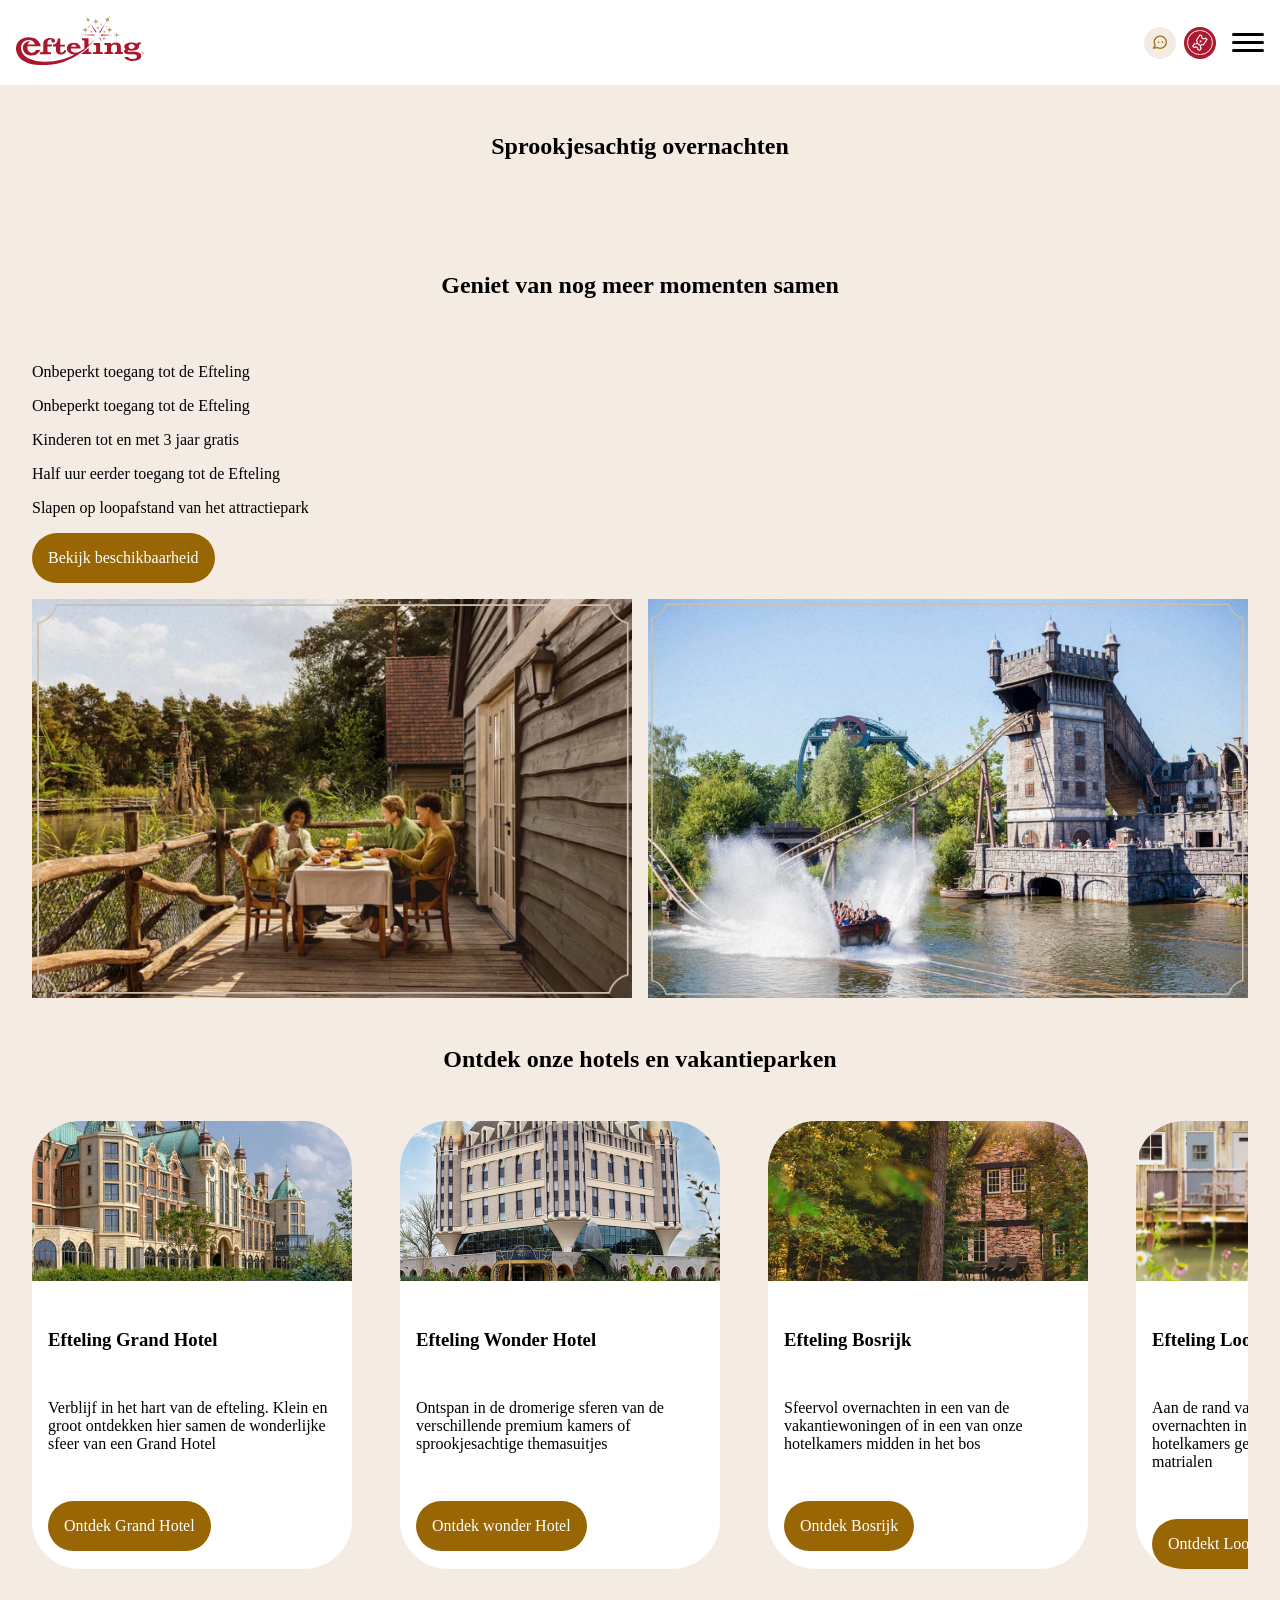
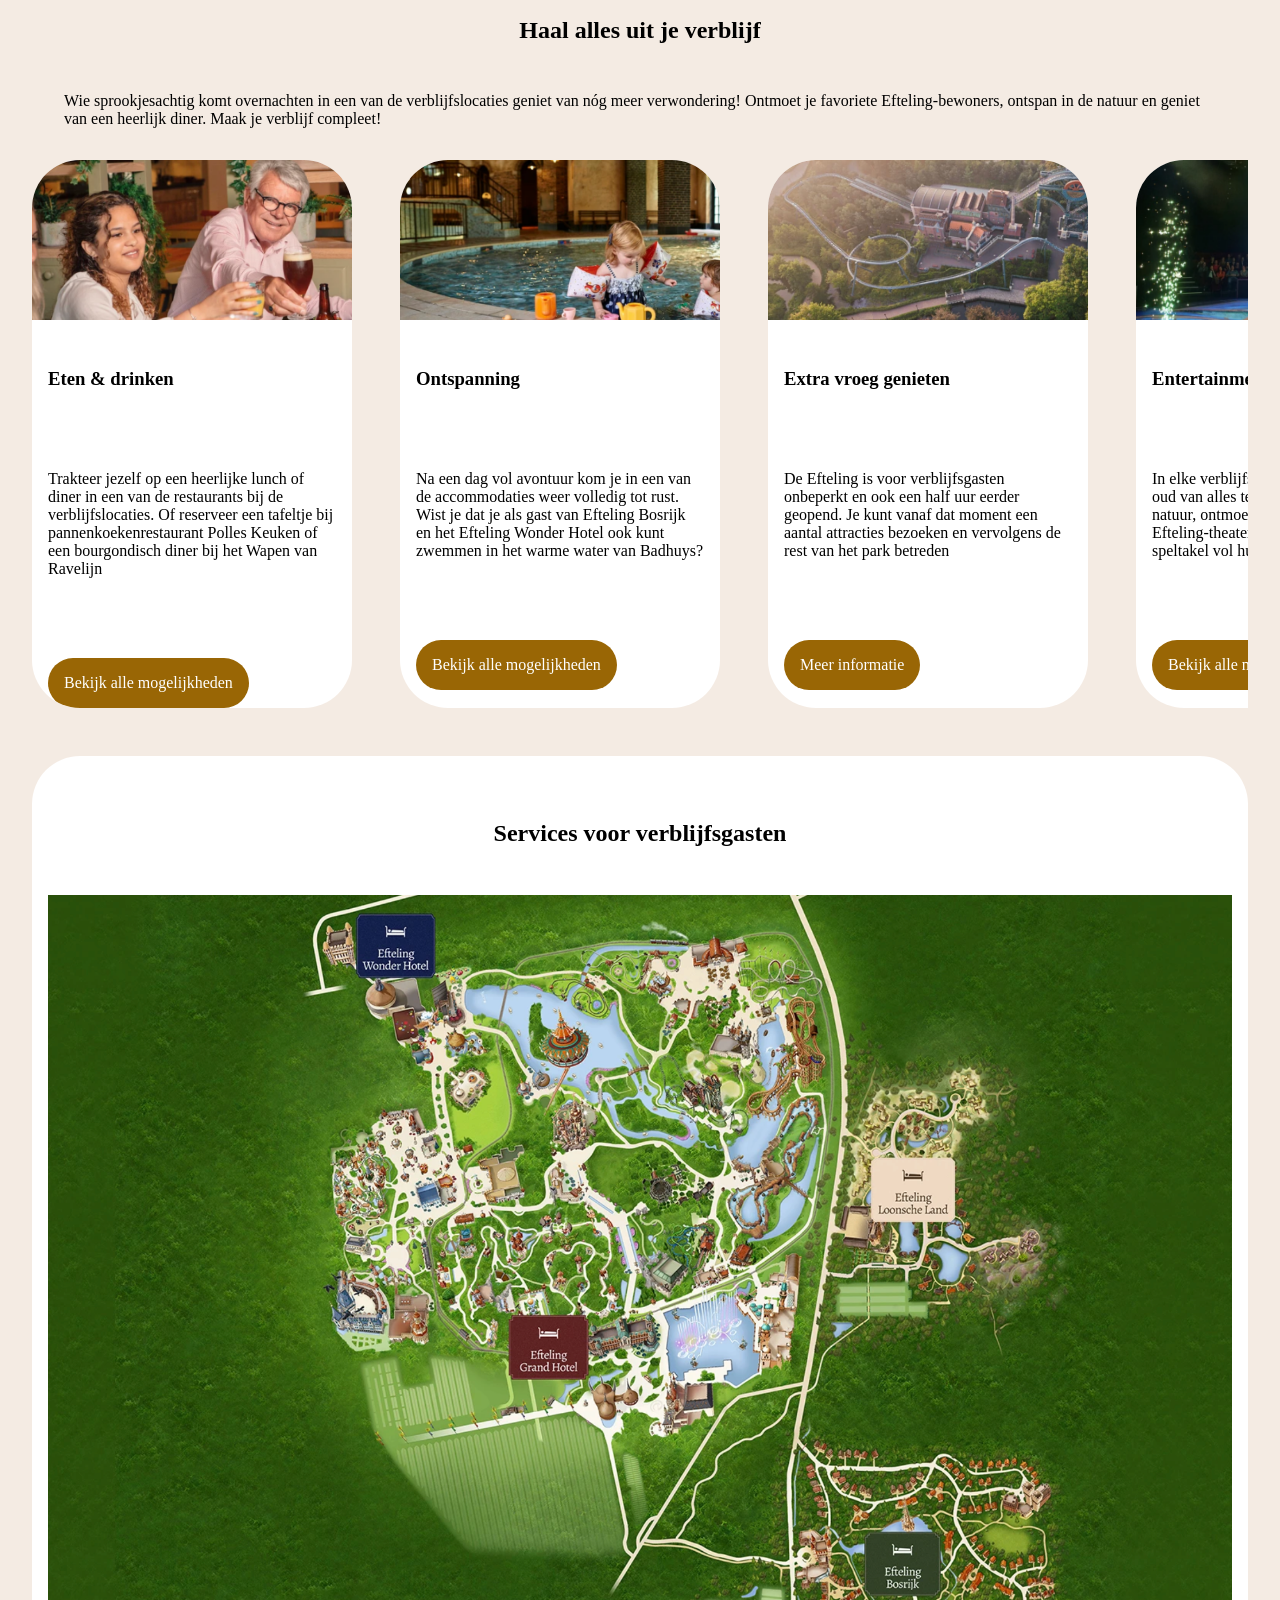
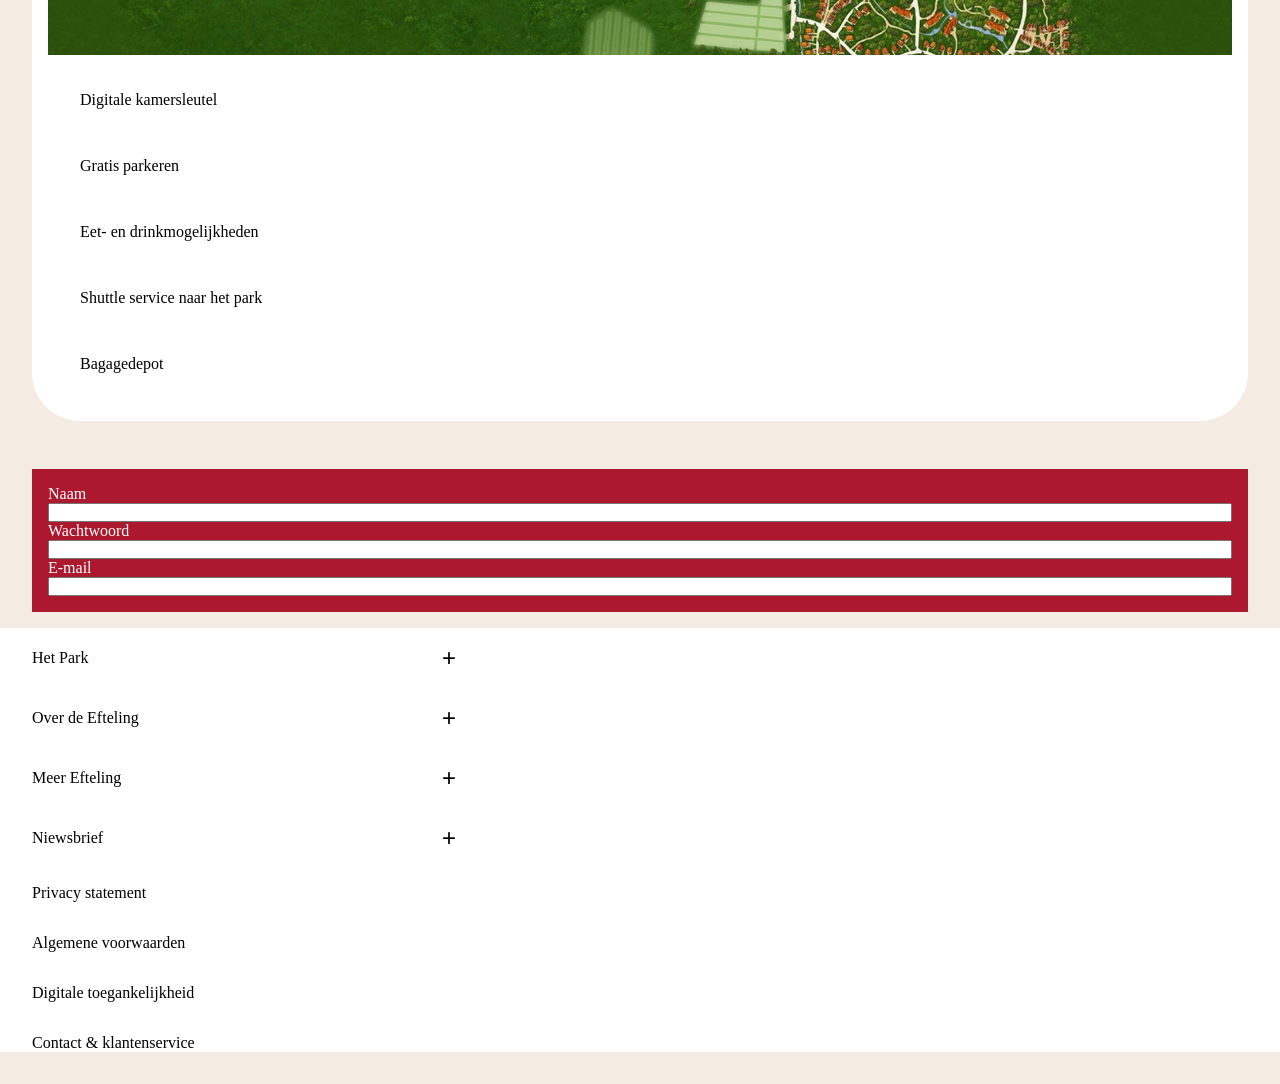
==== commit 39e9319a: "update html" ====
--- a/index.html
+++ b/index.html
@@ -43,6 +43,7 @@
                 fill="currentColor"
                 data-testid="icon-chat"
                 class="Icon_icon__Mvz3W Icon_iconSizeM__lfCds"
+                aria-label="online chatbox voor hulp"
               >
                 <path
                   d="M10.34 8.75c-.22 1.96-.38 2.12-2.34 2.31 1.96.21 2.12.37 2.3 2.34.22-1.96.38-2.12 2.34-2.31-1.96-.21-2.12-.37-2.3-2.34m4.92.04c-.22 1.96-.38 2.12-2.34 2.31 1.96.21 2.12.37 2.3 2.34.22-1.96.38-2.12 2.34-2.31-1.96-.21-2.12-.37-2.3-2.34"
@@ -63,6 +64,7 @@
                 fill="currentColor"
                 data-testid="icon-ticket"
                 class="Icon_icon__Mvz3W Icon_iconSizeM__lfCds"
+                aria-label="efteling knop tickets bestellen"
               >
                 <path
                   fill-rule="evenodd"
@@ -164,7 +166,7 @@
           </li>
 
           <li>
-            <img src="images/efteling-hotel.png"aria-label="Klik hier op als je meer wilt weten over de Grand Efteling hotel" alt="Grand Efteling hotel "/>
+            <img src="images/efteling-hotel.png" alt="Grand Efteling hotel "/>
             <h3>Efteling Wonder Hotel</h3>
             <p>
               Ontspan in de dromerige sferen van de verschillende premium kamers
@@ -173,7 +175,7 @@
             <a href="./park.html"aria-label="Klik hier op als je meer wilt weten over ontek wonder hotel">Ontdek wonder Hotel</a>
           </li>
           <li>
-            <img src="images/efteling-steenhuis.png" aria-label="Klik hier op als je meer wilt weten over Efteling bosrijk"alt="Efteling bosrijk steen huis" />
+            <img src="images/efteling-steenhuis.png" alt="Efteling bosrijk steen huis" />
             <h3>Efteling Bosrijk</h3>
             <p>
               Sfeervol overnachten in een van de vakantiewoningen of in een van
@@ -188,7 +190,7 @@
               Aan de rand van het natuurgebied overnachten in knusse
               vakantiewoning en hotelkamers gemaakt van natuurlijke matrialen
             </p>
-            <a href="./park.html">Ontdekt Loonsche Land</a>
+            <a href="./park.html "aria-label="Klik hier op als je meer wilt weten over Loonsche land">Ontdekt Loonsche Land</a>
           </li>
         </ul>
       </section>
@@ -233,9 +235,9 @@
             <p>
               De Efteling is voor verblijfsgasten onbeperkt en ook een half uur
               eerder geopend. Je kunt vanaf dat moment een aantal attracties
-              bezoeken en vervolgens de rest van het park betrden
-            </p>
-            <a href="./park.html">Meer informatie</a>
+              bezoeken en vervolgens de rest van het park betreden
+            </p>
+            <a href="./park.html"aria-label="Klik hier op als je meer informatie wil ober gastenverblijf" >Meer informatie</a>
           </li>
 
           <li>
@@ -247,7 +249,7 @@
               de Efteling-theatershow CARO, een visueel speltakel vol humor,
               muziek en acrobatiek!
             </p>
-            <a href="./park.html">Bekijk alle mogelijkheden</a>
+            <a href="./park.html"aria-label="Klik hier op als je meer wilt weten over alle mogelijk heden">Bekijk alle mogelijkheden</a>
           </li>
         </ul>
       </section>
